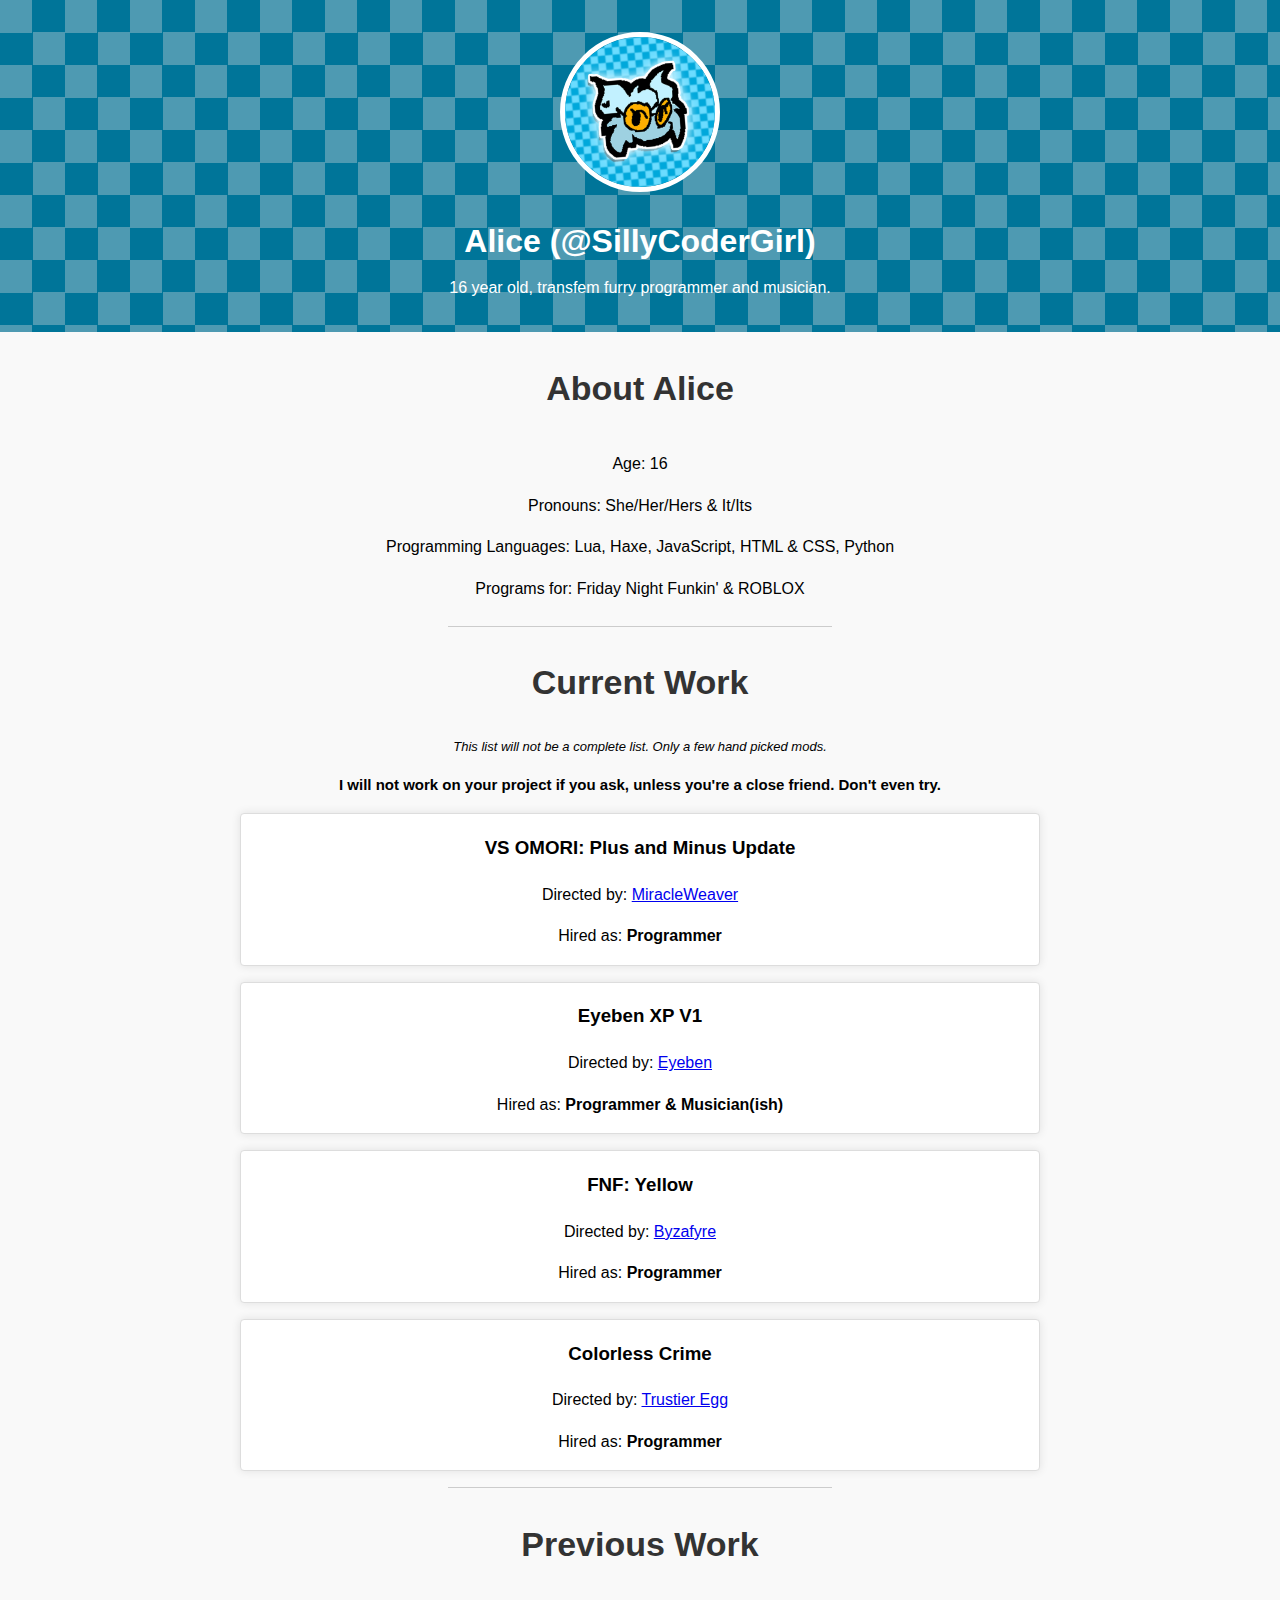
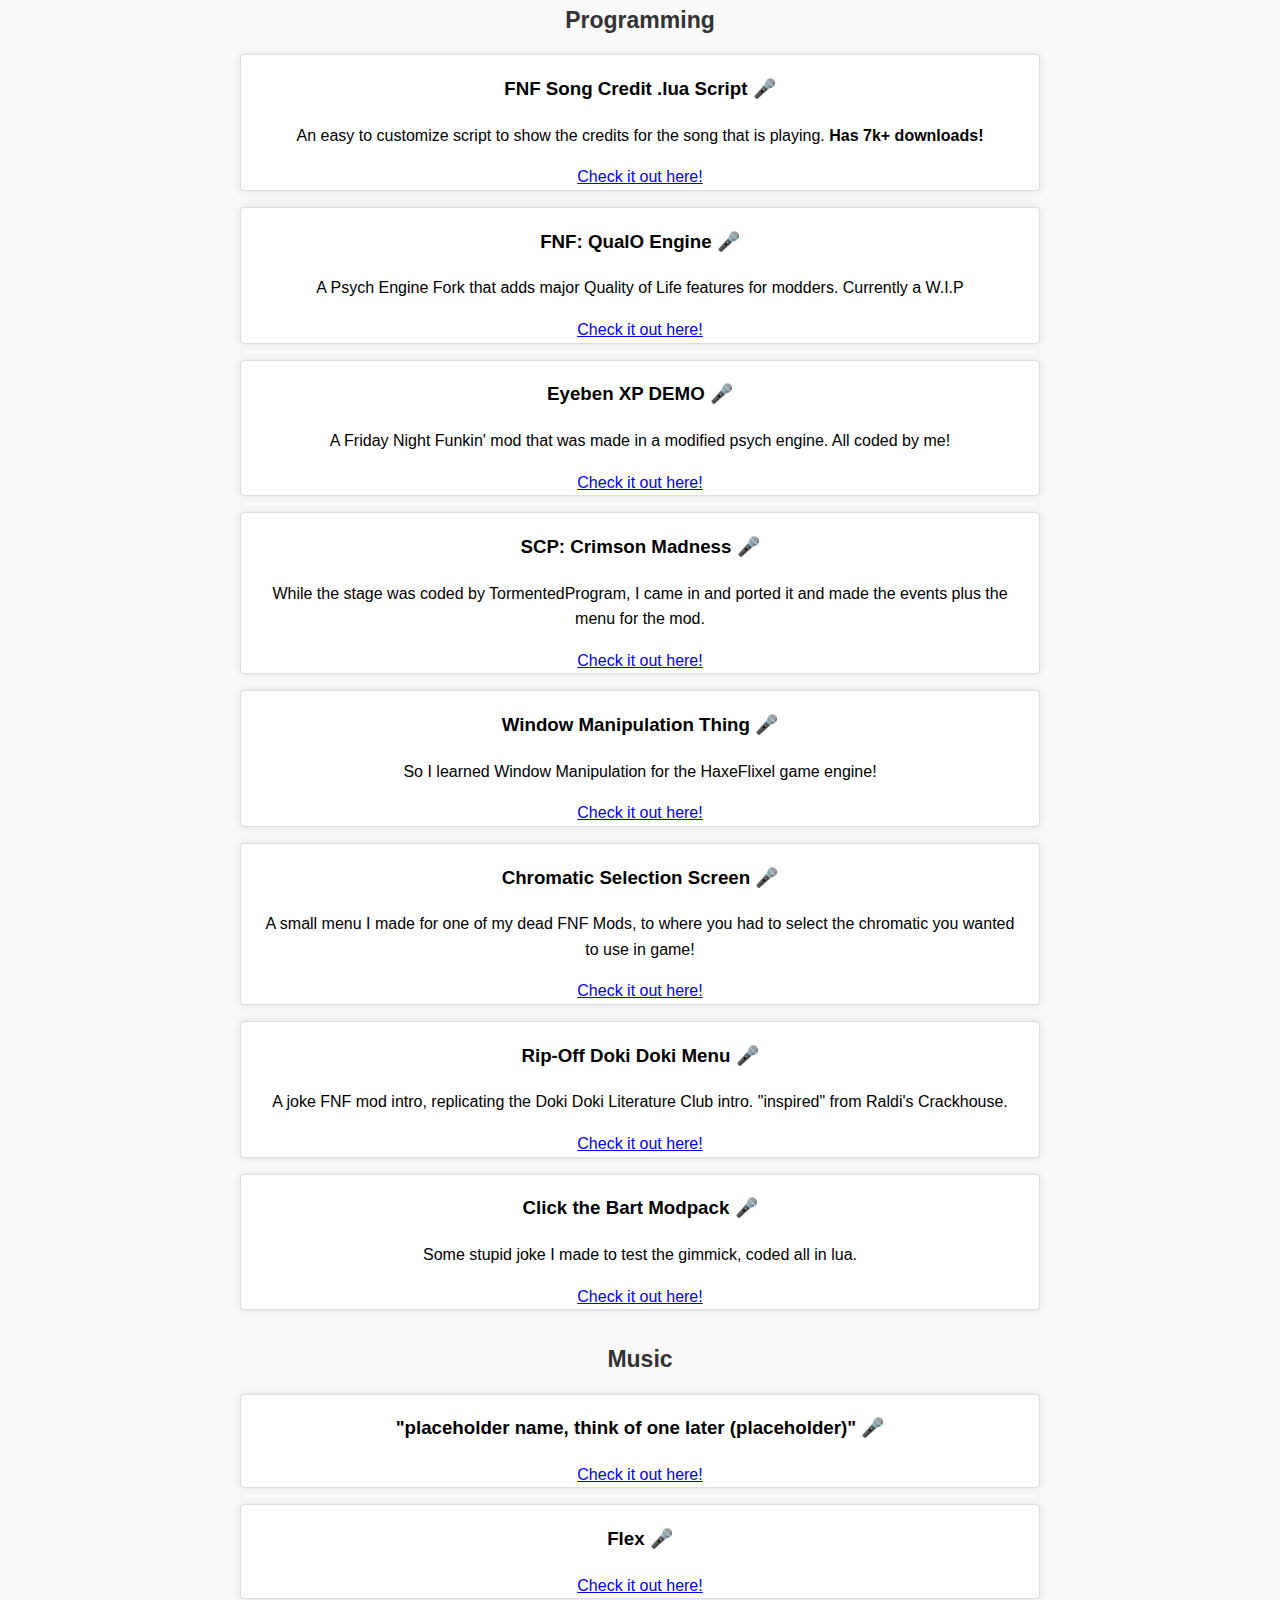
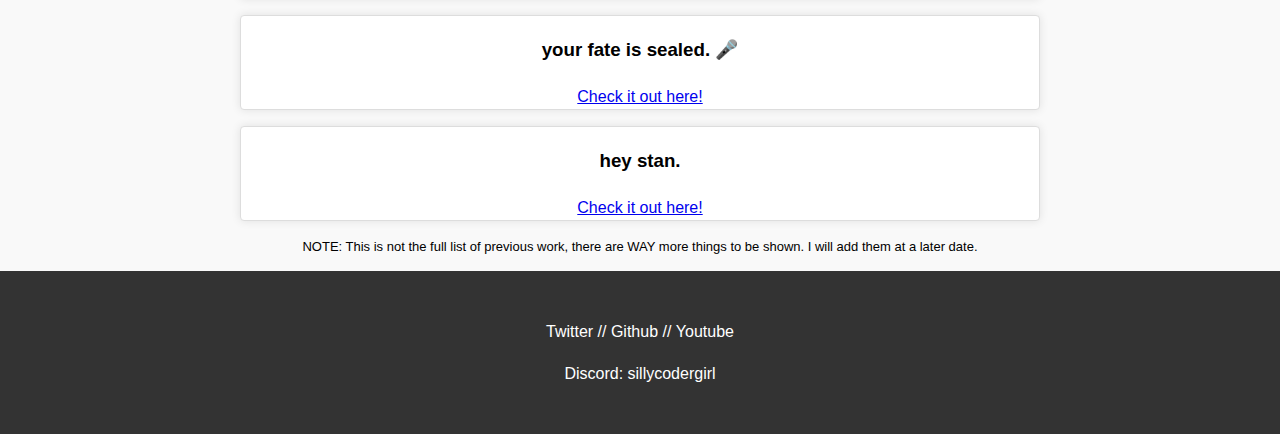
==== index.html @ c689cba5 "Update index.html" ====
<!DOCTYPE html>
<html lang="en">
<head>
    <meta charset="UTF-8">
    <meta name="viewport" content="width=device-width, initial-scale=1.0">
    <title>Alice's Site!</title>
    <link rel="stylesheet" href="styles.css">
</head>

<body>
    <header>
        <div class="container">
            <div class="profile-pic">
                <img src="pfp.png" alt="Profile Picture">
            </div>
            <div class="name-bio">
                <h1>Alice (@SillyCoderGirl)</h1>
                <p>16 year old, transfem furry programmer and musician.</p>
            </div>
        </div>
    </header>
    
    <section class='personal-stuff'>
    <h2> About Alice </h2>
      <ul>
        <li> Age: 16 </li>
        <li> Pronouns: She/Her/Hers & It/Its </li>
        <li> Programming Languages: Lua, Haxe, JavaScript, HTML & CSS, Python</li>
        <li> Programs for: Friday Night Funkin' & ROBLOX</li>
      </ul>
    </section>
    
    <hr>
    
    <section class='current-work'>
        <h2>Current Work</h2>
        <p style='text-align:center; font-size:13px'><i>This list will not be a complete list. Only a few hand picked mods.</i></p>
        <p style='text-align:center; font-size:15px'><b>I will not work on your project if you ask, unless you're a close friend. Don't even try.</b></p>

        
        
        <div class="work-item">
            <h3>VS OMORI: Plus and Minus Update</h3>
            <p>Directed by: <a href='https://x.com/M1RACLEWEAVER'>MiracleWeaver</a></p>
            <p>Hired as: <b>Programmer</b></p>
        </div>
        
        <div class="work-item">
            <h3>Eyeben XP V1</h3>
            <p>Directed by: <a href='https://x.com/IBNVintage'>Eyeben</a></p>
            <p>Hired as: <b>Programmer & Musician(ish)</b></p>
        </div>
        
        <div class="work-item">
            <h3>FNF: Yellow</h3>
            <p>Directed by: <a href='https://x.com/byzafyre'>Byzafyre</a></p>
            <p>Hired as: <b>Programmer</b></p>
        </div>
        
        <div class="work-item">
            <h3>Colorless Crime</h3>
            <p>Directed by: <a href='https://www.youtube.com/@trustieregg'>Trustier Egg</a></p>
            <p>Hired as: <b>Programmer</b></p>
        </div>
    </section>
    
    <hr>

    <section class="previous-work">
        <h2>Previous Work</h2>
        <h4>Programming</h4>
        <div class="work-item">
            <h3>FNF Song Credit .lua Script 🎤</h3>
            <p>An easy to customize script to show the credits for the song that is playing. <b>Has 7k+ downloads!</b></p>
            <a href='https://gamebanana.com/tools/11519'>Check it out here!</a>
        </div>
        <div class="work-item">
            <h3>FNF: QualO Engine 🎤</h3>
            <p>A Psych Engine Fork that adds major Quality of Life features for modders. Currently a W.I.P</b></p>
            <a href='https://github.com/sillycodergirl/fnf-qualo-engine'>Check it out here!</a>
        </div>
        <div class="work-item">
            <h3>Eyeben XP DEMO 🎤</h3>
            <p>A Friday Night Funkin' mod that was made in a modified psych engine. All coded by me!</p>
            <a href='https://youtube.com/watch?v=EIXora07NTI'>Check it out here!</a>
        </div>
        <div class="work-item">
            <h3>SCP: Crimson Madness 🎤</h3>
            <p>While the stage was coded by TormentedProgram, I came in and ported it and made the events plus the menu for the mod.</p>
            <a href='https://www.youtube.com/watch?v=CjWLFMzJGsg'>Check it out here!</a>
        </div>
        <div class="work-item">
            <h3>Window Manipulation Thing 🎤</h3>
            <p>So I learned Window Manipulation for the HaxeFlixel game engine!</p>
            <a href='https://fxtwitter.com/SillyCoderGirl/status/1765538993154695278?t=E5FdTvGX7hBEqQw2d9nt1A&s=19'>Check it out here!</a>
        </div>
        <div class="work-item">
            <h3>Chromatic Selection Screen 🎤</h3>
            <p>A small menu I made for one of my dead FNF Mods, to where you had to select the chromatic you wanted to use in game!</p>
            <a href='https://fxtwitter.com/SillyCoderGirl/status/1746758151871840719?t=E5FdTvGX7hBEqQw2d9nt1A&s=19'>Check it out here!</a>
        </div>
        <div class="work-item">
            <h3>Rip-Off Doki Doki Menu 🎤</h3>
            <p>A joke FNF mod intro, replicating the Doki Doki Literature Club intro. "inspired" from Raldi's Crackhouse.</p>
            <a href='https://fxtwitter.com/SillyCoderGirl/status/1741196338295894145?t=E5FdTvGX7hBEqQw2d9nt1A&s=19'>Check it out here!</a>
        </div>
        <div class="work-item">
            <h3>Click the Bart Modpack 🎤</h3>
            <p>Some stupid joke I made to test the gimmick, coded all in lua.</p>
            <a href='https://x.com/THEREALTIMELIME/status/1800625768013394147'>Check it out here!</a>
        </div>
        
        
        <h4>Music</h4>
        <div class="work-item">
            <h3>"placeholder name, think of one later (placeholder)" 🎤</h3>
            <a href='https://www.youtube.com/watch?v=TGG-uVe564I'>Check it out here!</a>
        </div>
        <div class="work-item">
            <h3>Flex 🎤</h3>
            <a href='https://www.youtube.com/watch?v=OYhcvcBnRNU'>Check it out here!</a>
        </div>
        <div class="work-item">
            <h3>your fate is sealed. 🎤</h3>
            <a href='https://www.youtube.com/watch?v=I0e7VScEu9U'>Check it out here!</a>
        </div>
        <div class="work-item">
            <h3>hey stan.</h3>
            <a href='https://www.youtube.com/watch?v=eWwuMmBZprE'>Check it out here!</a>
        </div>
        
        <p style='text-align:center; font-size:13px'> NOTE: This is not the full list of previous work, there are WAY more things to be shown. I will add them at a later date. </p>
    </section>

    <footer>
        <ul class="social-media">
            <li><a href="https://www.twitter.com/sillycodergirl" target="_blank">Twitter</a></li>
            <li>  //  </li>
            <li><a href="https://github.com/sillycodergirl" target="_blank">Github</a></li>
            <li>  //  </li>
            <li><a href="https://www.youtube.com/@sillycodergirl" target="_blank">Youtube</a></li>
            <li><p>Discord: sillycodergirl</p></li>
        </ul>
    </footer>
</body>
</html>
---- styles.css ----
/*
holy FUCK do i hate CSS
*/

body {
    font-family: 'Arial', sans-serif;
    line-height: 1.6;
    margin: 0;
    padding: 0;
    background-color: #f9f9f9;
}

header {
    position: relative;
    color: #fff;
    padding: 2rem 0;
    text-align: center;
    background: conic-gradient(
      #00a8db 90deg,
      #70ddff 90deg 180deg,
      #00a8db 180deg 270deg,
      #70ddff 270deg
    );
                
    background-size: 65px 65px;
    animation: moveCheckerboard 5s linear infinite;
}

@keyframes moveCheckerboard {
    0% {
        background-position: 0 0;
    }
    100% {
        background-position: -65px -65px;
    }
}

header .container {
    display: flex;
    flex-direction: column;
    align-items: center;
    position: relative;
    z-index: 1;
}

header::after {
    content: '';
    position: absolute;
    top: 0;
    left: 0;
    width: 100%;
    height: 100%;
    background: rgba(0, 0, 0, 0.3);
    z-index: 0;
}

header .profile-pic img {
    width: 150px;
    height: 150px;
    border-radius: 50%;
    border: 5px solid #fff;
}

header h1 {
    margin: 1rem 0 0.5rem;
}

header p {
    margin: 0.5rem 0 0;
}

section {
    /*padding: 2rem;*/
    max-width: 800px;
    margin: 0 auto;
}

hr {
  width: 30%;
  border: none;
  border-top: 1px solid #ccc; 
  margin: 1rem auto;
}

h2 {
    text-align: center;
    color: #333;
    /*margin-bottom: 1rem;*/
    font-size: 34px
}

h4 {
    text-align: center;
    color: #333;
    margin-bottom: 1rem;
    font-size: 23px
}

.personal-stuff ul {
    list-style-type: none;
    padding: 0;
    display: flex;
    flex-wrap: wrap;
    justify-content: center;
    flex-direction: column;
    align-items: center;
}

.personal-stuff li {
    margin: 0.5rem;
    /*padding: 0.5rem 1rem;*/
    border-radius: 4px;
}

.skills ul {
    list-style-type: none;
    padding: 0;
    display: flex;
    flex-wrap: wrap;
    justify-content: center;
}

.skills li {
    background: #4caf50;
    color: #fff;
    margin: 0.5rem;
    padding: 0.5rem 1rem;
    border-radius: 4px;
}

.work-item {
    background: #fff;
    margin: 1rem 0;
    padding: 0 1rem;
    border: 1px solid #ddd;
    border-radius: 4px;
    box-shadow: 0 0 10px rgba(0, 0, 0, 0.1);
    text-align: center;
}

footer {
    background: #333;
    color: #fff;
    text-align: center;
    padding: 2rem 0;
}

footer ul {
    list-style-type: none;
    padding: 0;
}

footer li {
    display: inline;
}

footer a {
    color: #fff;
    text-decoration: none;
}

footer a:hover {
    text-decoration: underline;
}
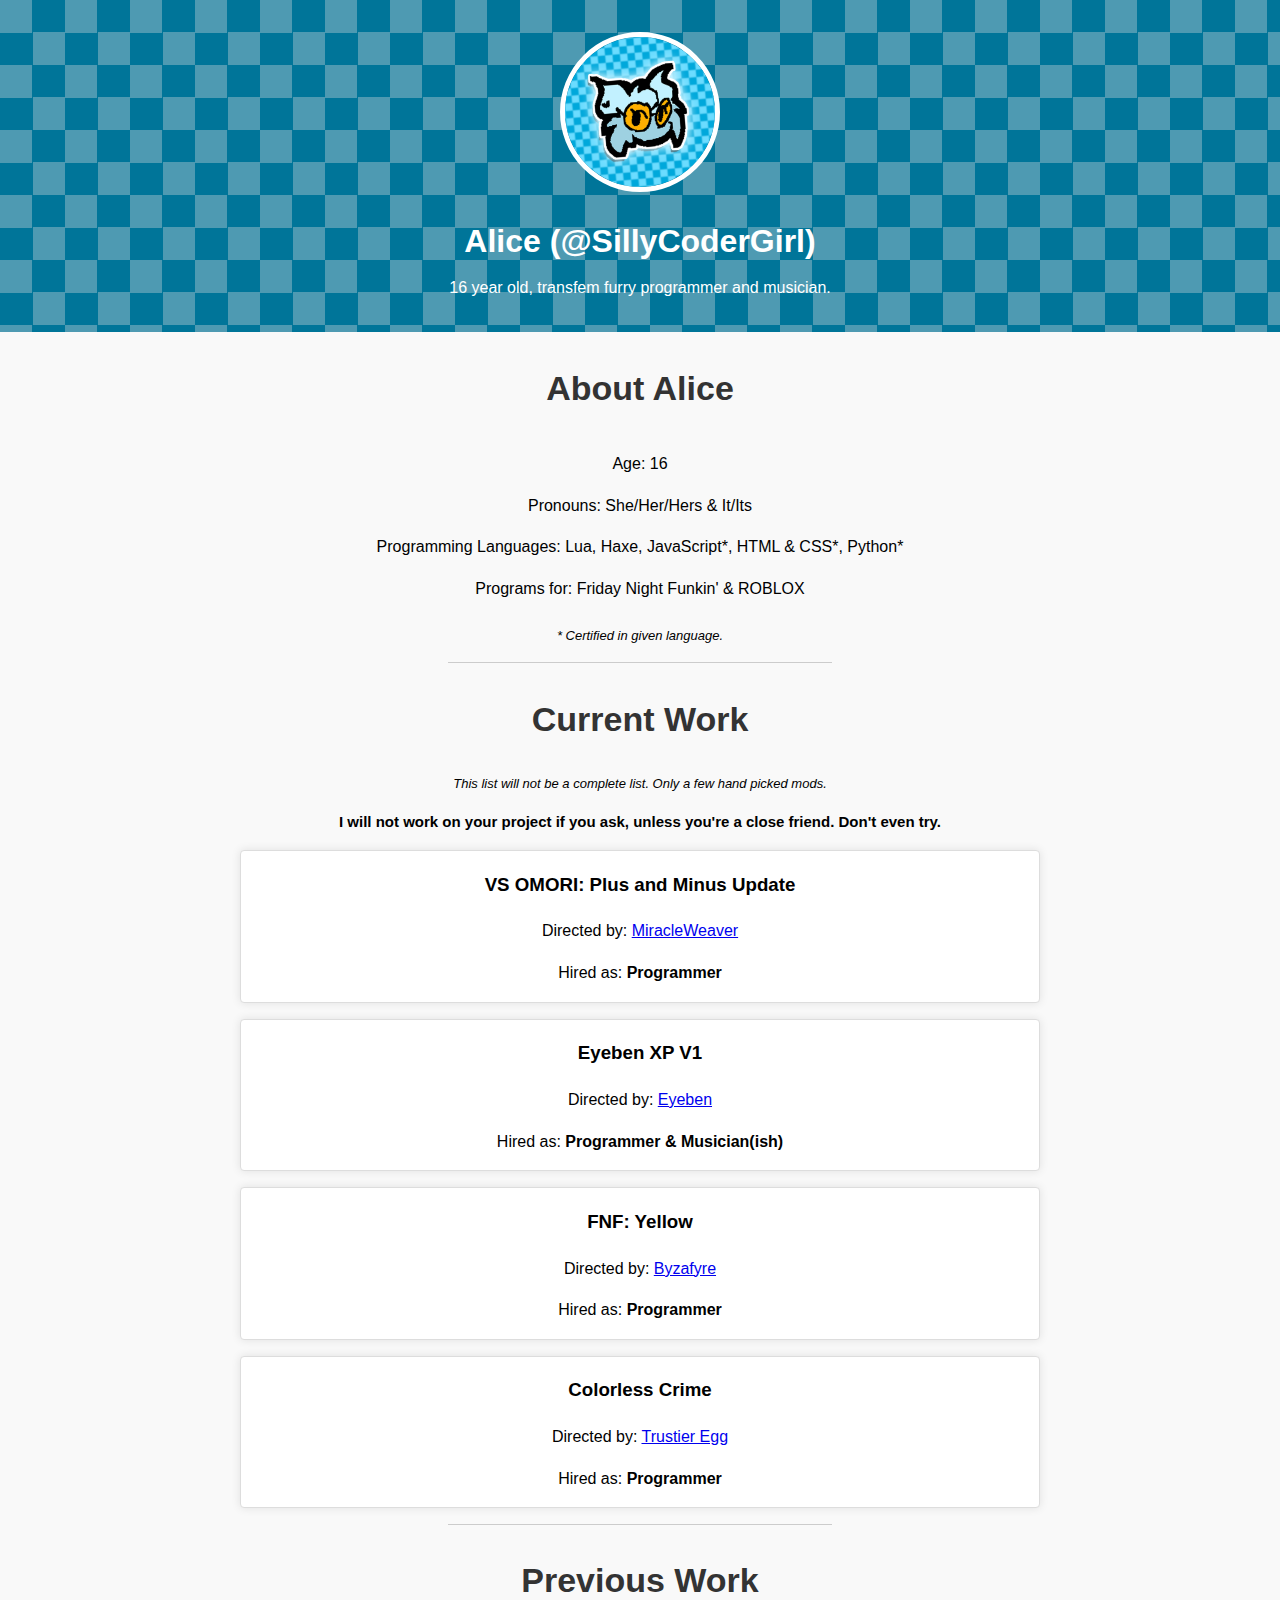
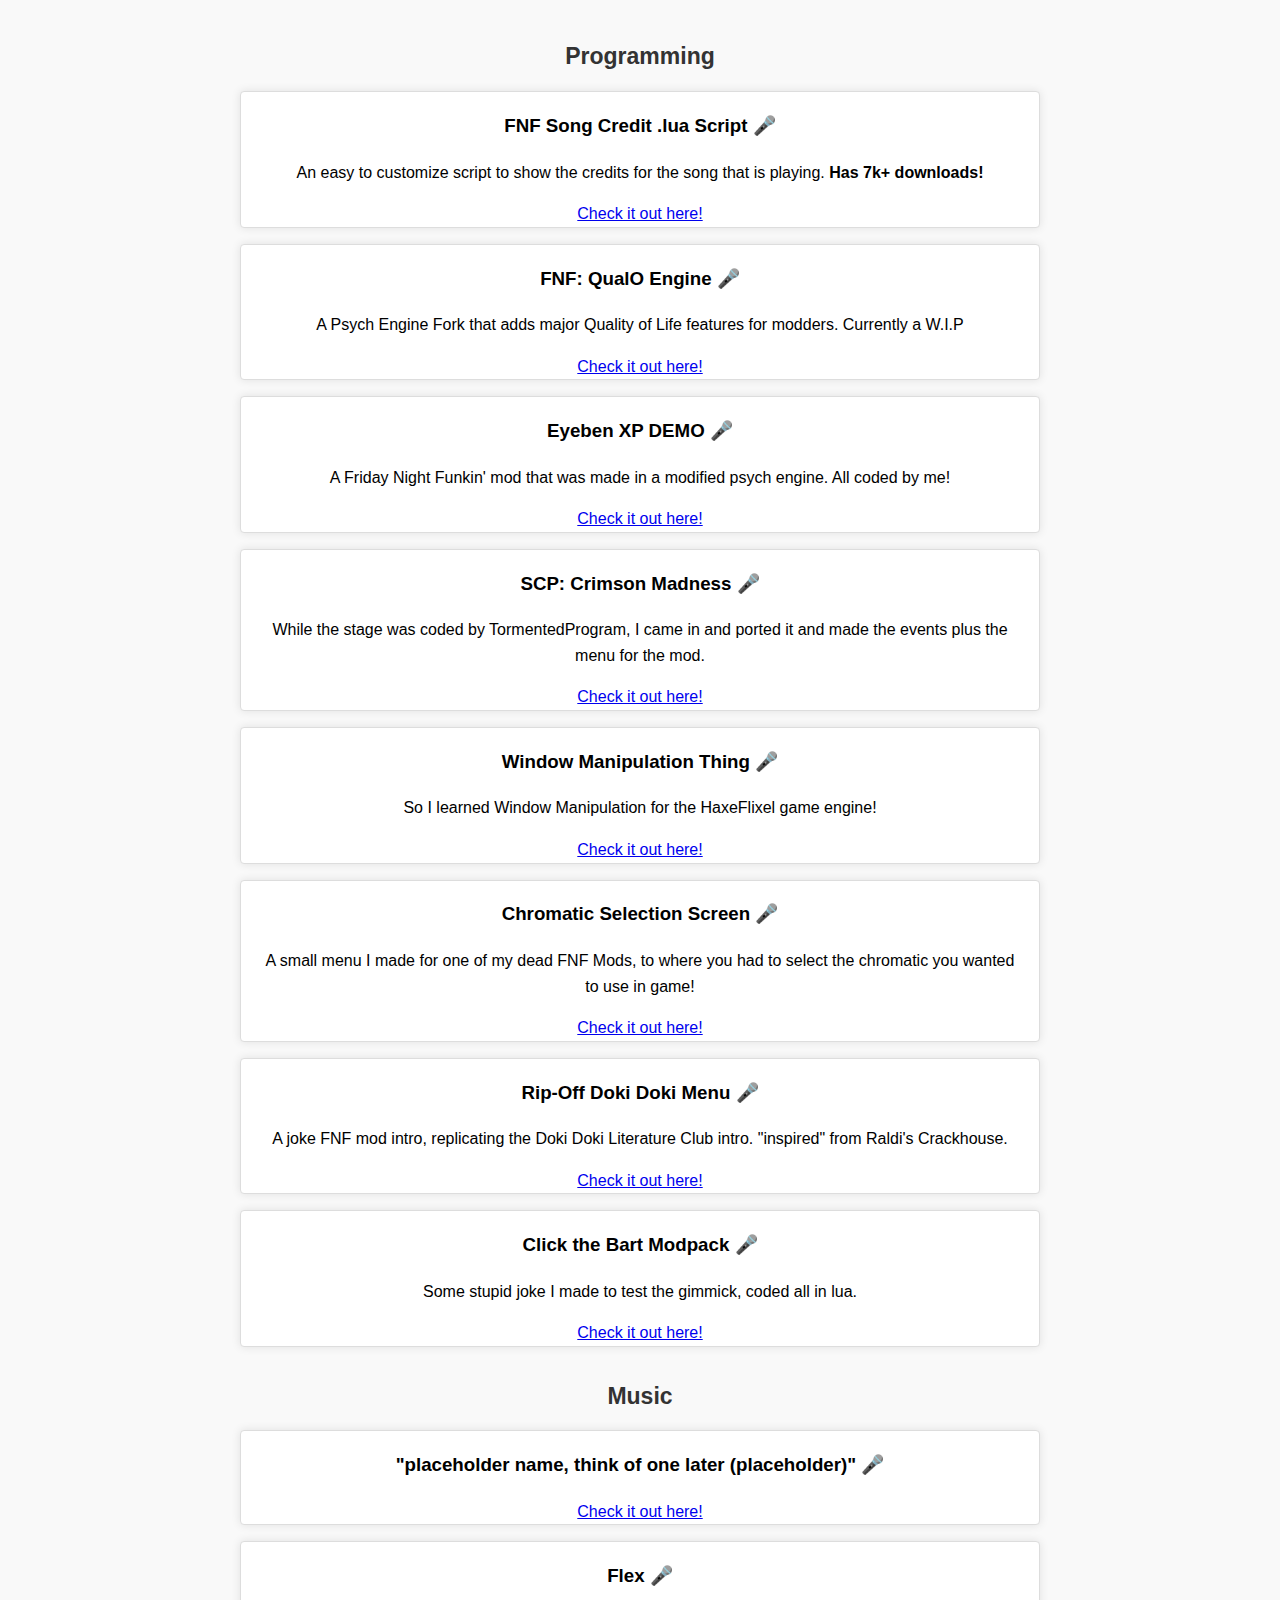
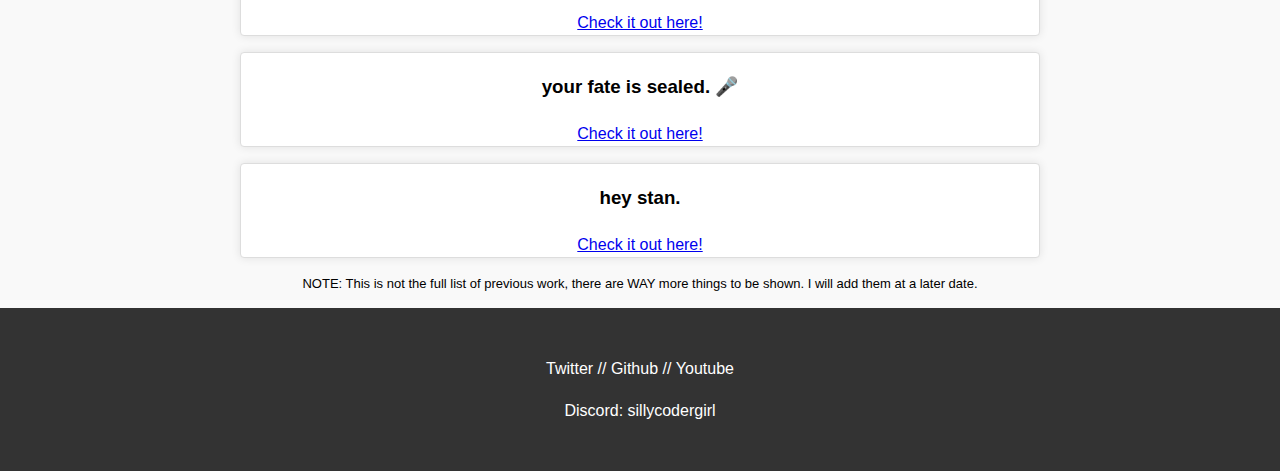
==== commit af980c60: "Update index.html" ====
--- a/index.html
+++ b/index.html
@@ -25,9 +25,10 @@
       <ul>
         <li> Age: 16 </li>
         <li> Pronouns: She/Her/Hers & It/Its </li>
-        <li> Programming Languages: Lua, Haxe, JavaScript, HTML & CSS, Python</li>
+        <li> Programming Languages: Lua, Haxe, JavaScript*, HTML & CSS*, Python*</li>
         <li> Programs for: Friday Night Funkin' & ROBLOX</li>
       </ul>
+       <p style='text-align:center; font-size:13px'><i>* Certified in given language.</i></p>
     </section>
     
     <hr>
@@ -76,7 +77,7 @@
         </div>
         <div class="work-item">
             <h3>FNF: QualO Engine 🎤</h3>
-            <p>A Psych Engine Fork that adds major Quality of Life features for modders. Currently a W.I.P</b></p>
+            <p>A Psych Engine Fork that adds major Quality of Life features for modders. Currently a W.I.P</p>
             <a href='https://github.com/sillycodergirl/fnf-qualo-engine'>Check it out here!</a>
         </div>
         <div class="work-item">
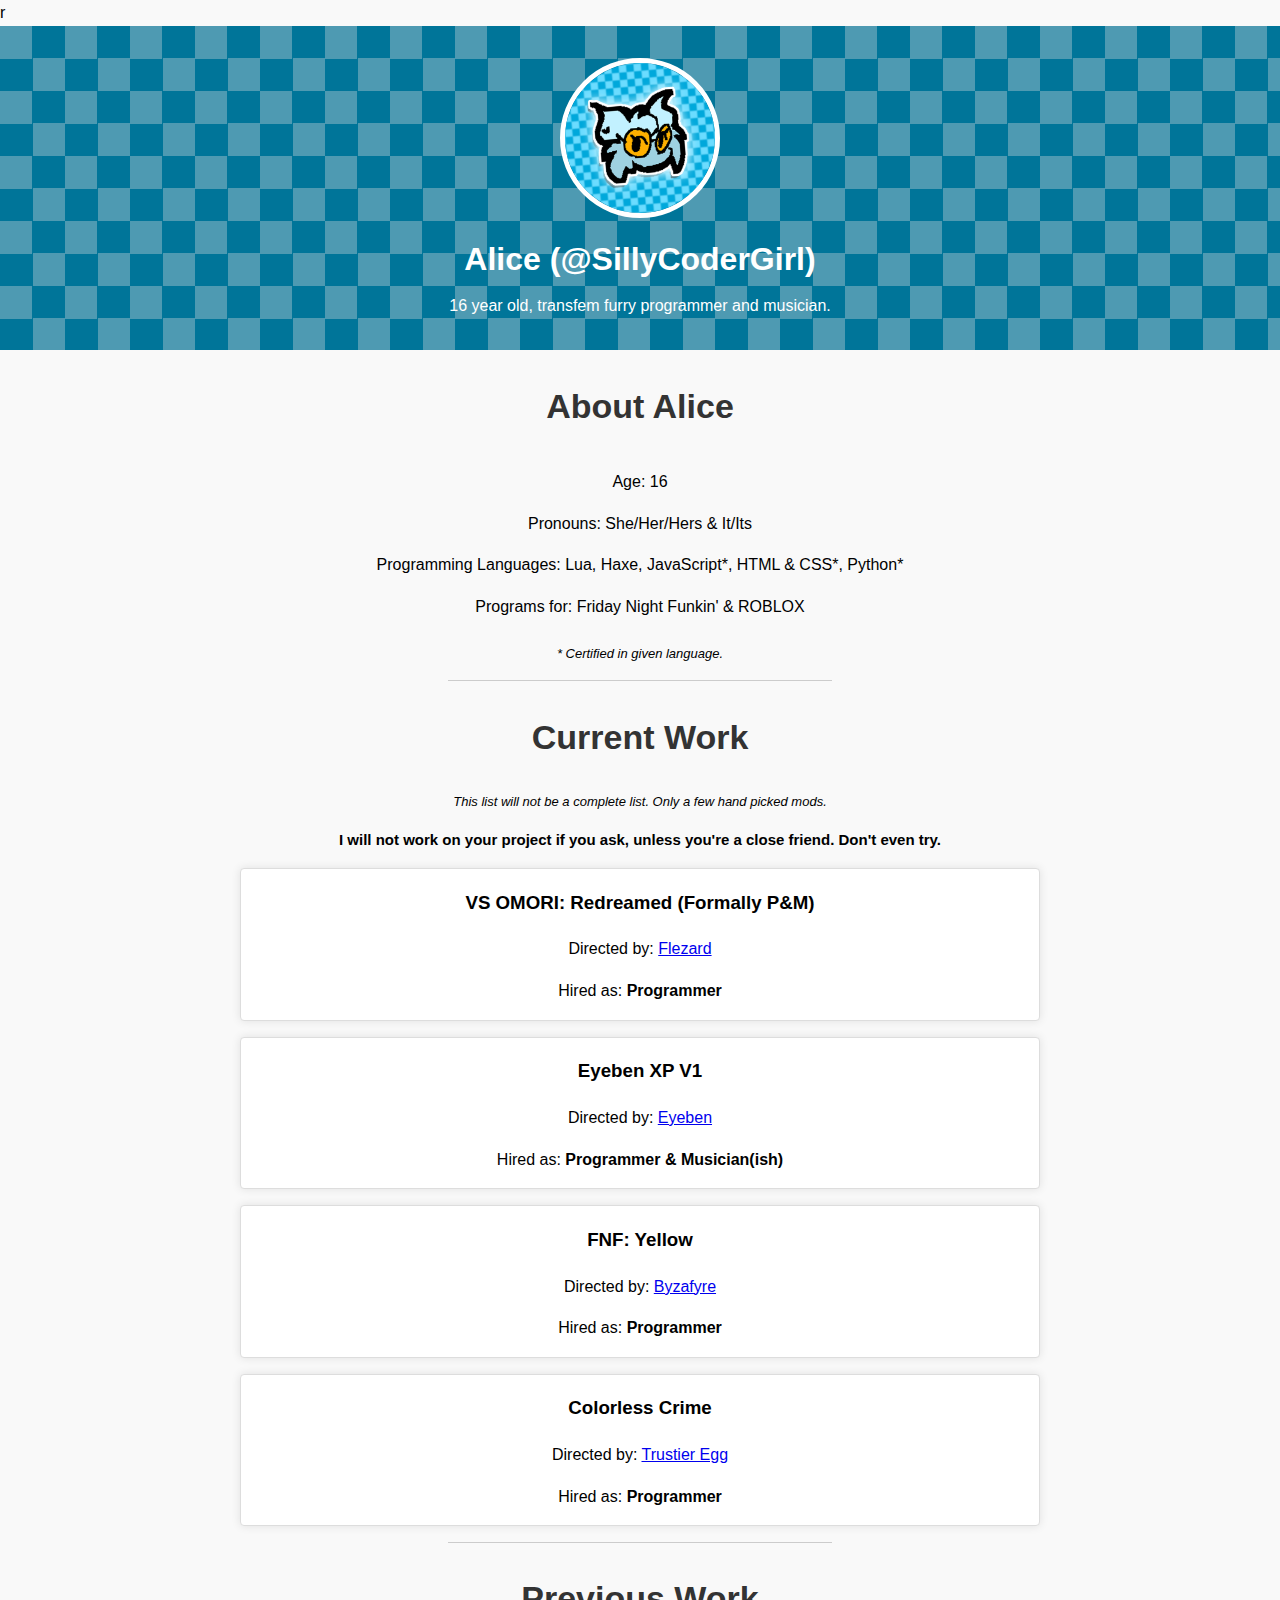
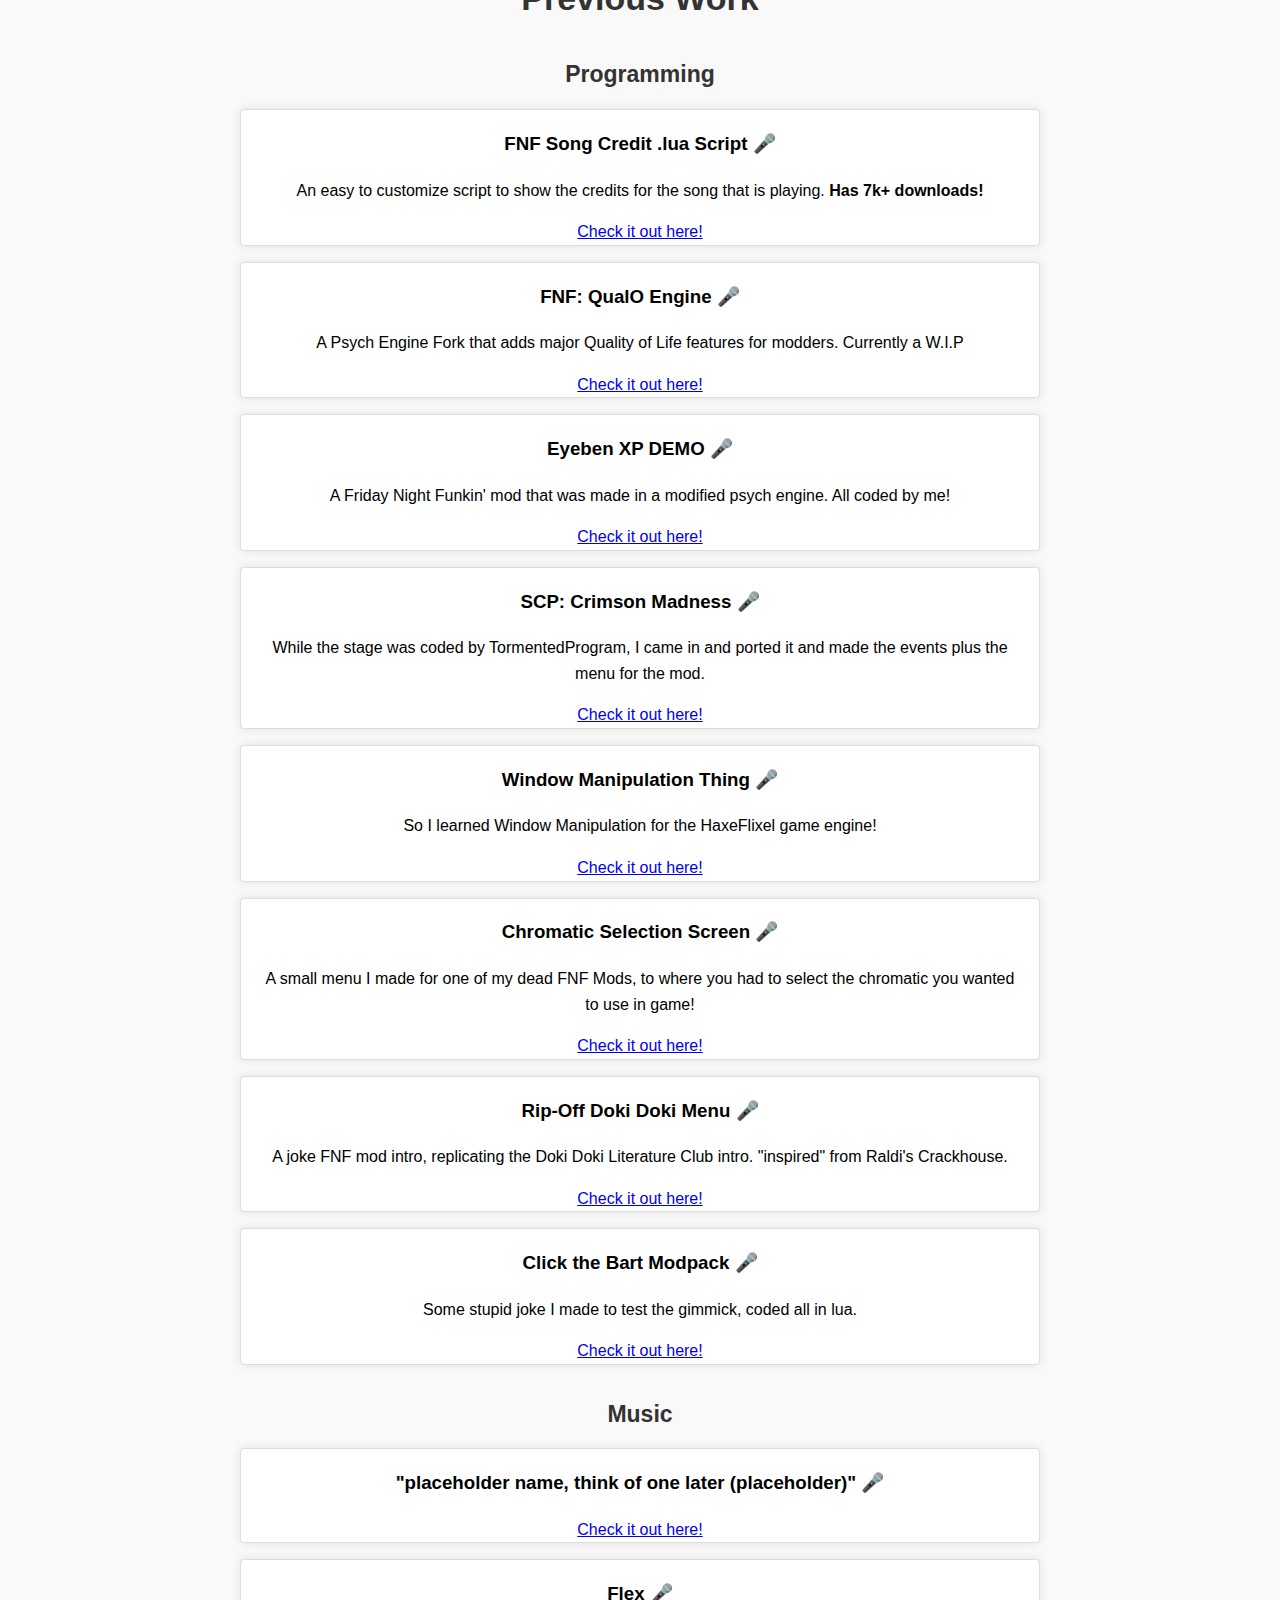
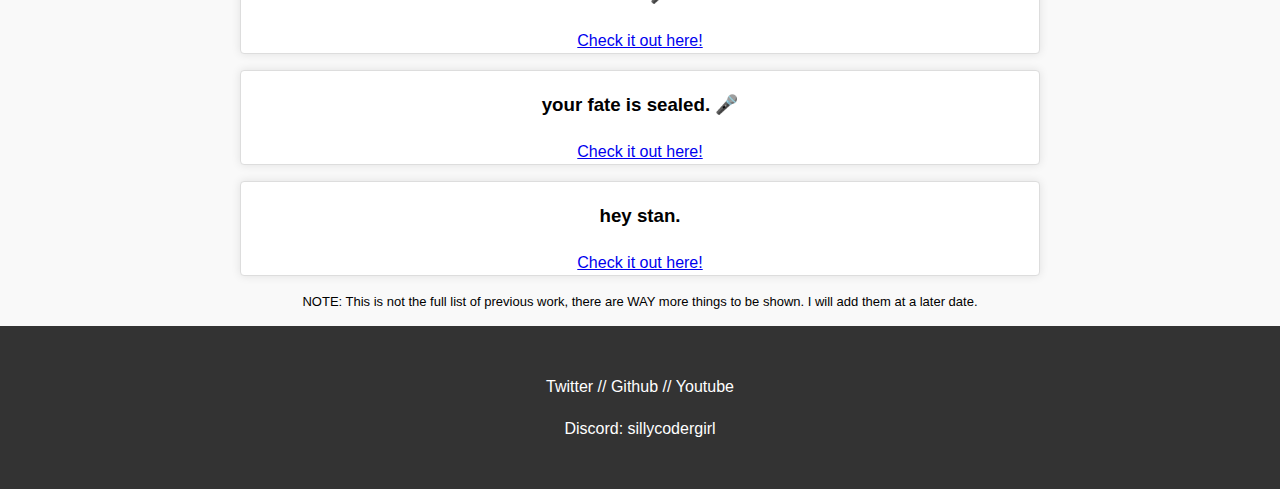
==== commit 78329fbf: "Update index.html" ====
--- a/index.html
+++ b/index.html
@@ -1,4 +1,4 @@
-<!DOCTYPE html>
+r<!DOCTYPE html>
 <html lang="en">
 <head>
     <meta charset="UTF-8">
@@ -41,8 +41,8 @@
         
         
         <div class="work-item">
-            <h3>VS OMORI: Plus and Minus Update</h3>
-            <p>Directed by: <a href='https://x.com/M1RACLEWEAVER'>MiracleWeaver</a></p>
+            <h3>VS OMORI: Redreamed (Formally P&M)</h3>
+            <p>Directed by: <a href='https://x.com/New_Soup_Flez_U'>Flezard</a></p>
             <p>Hired as: <b>Programmer</b></p>
         </div>
         
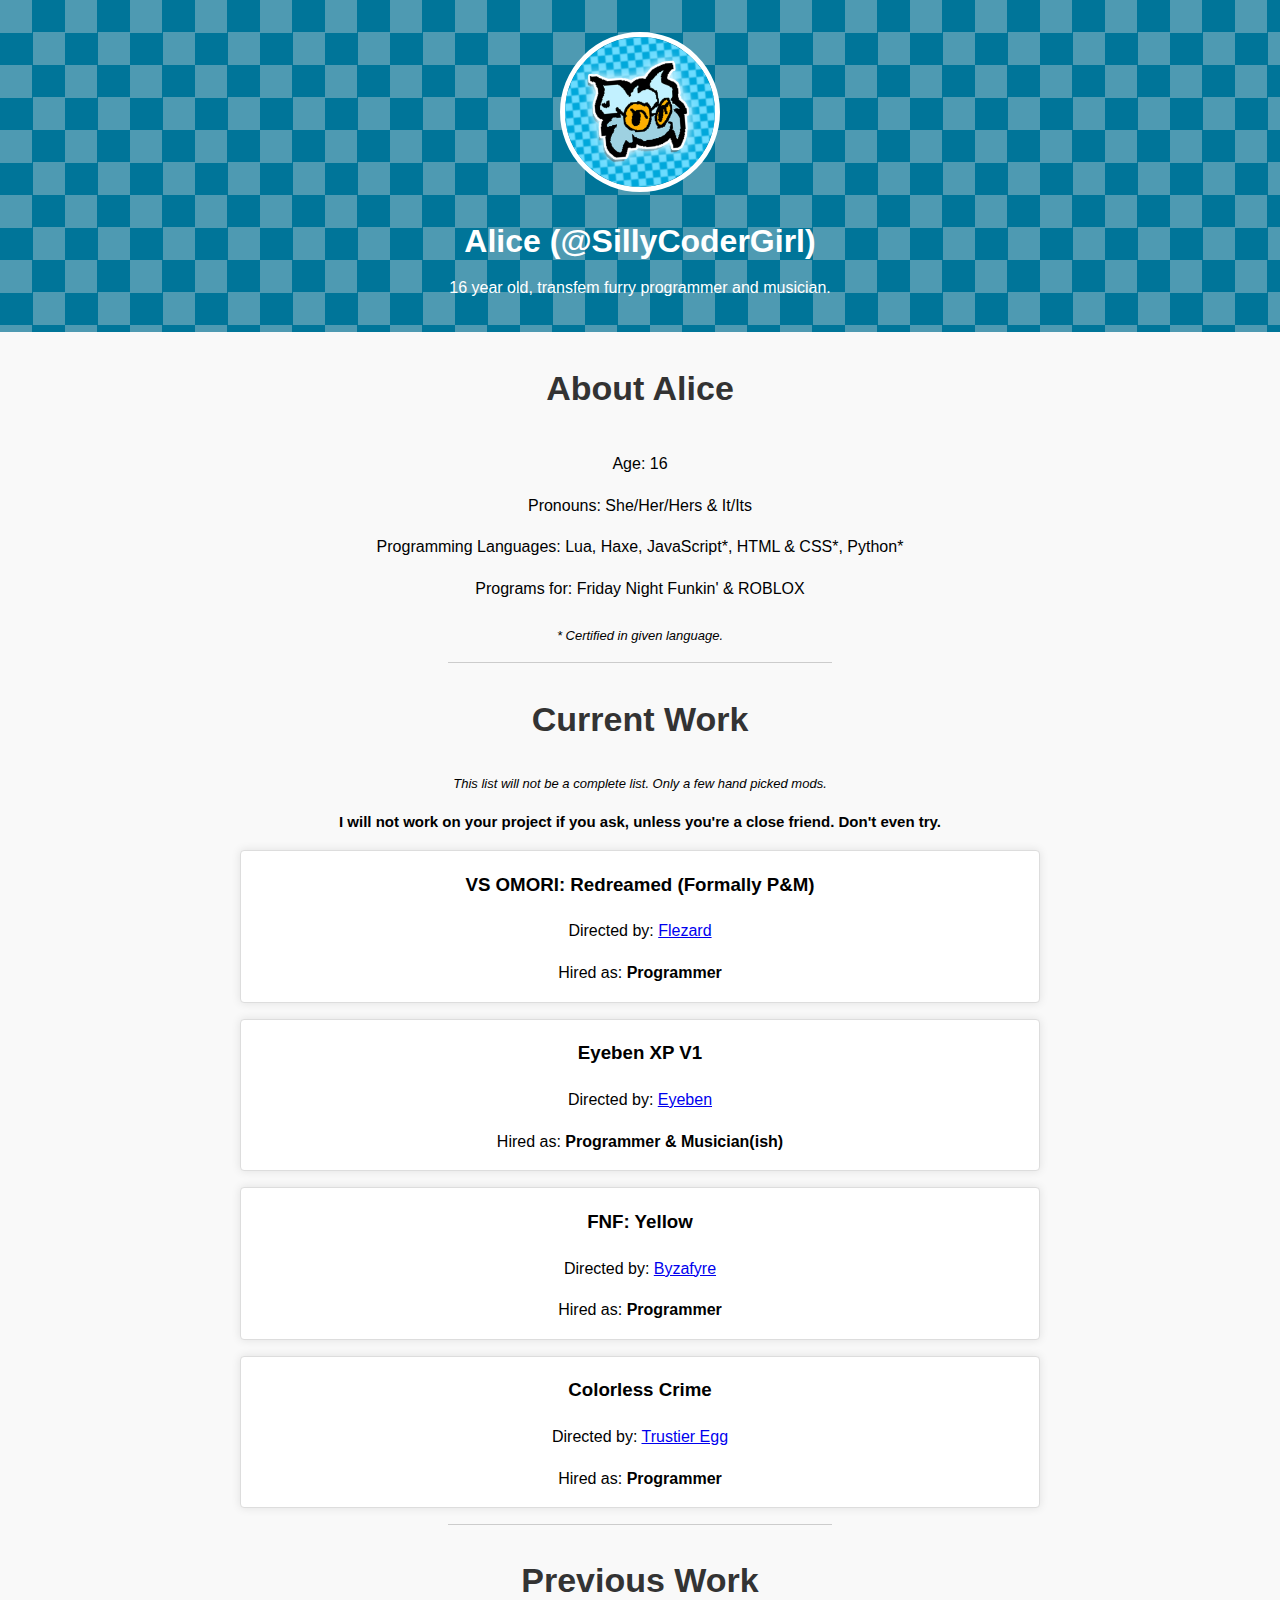
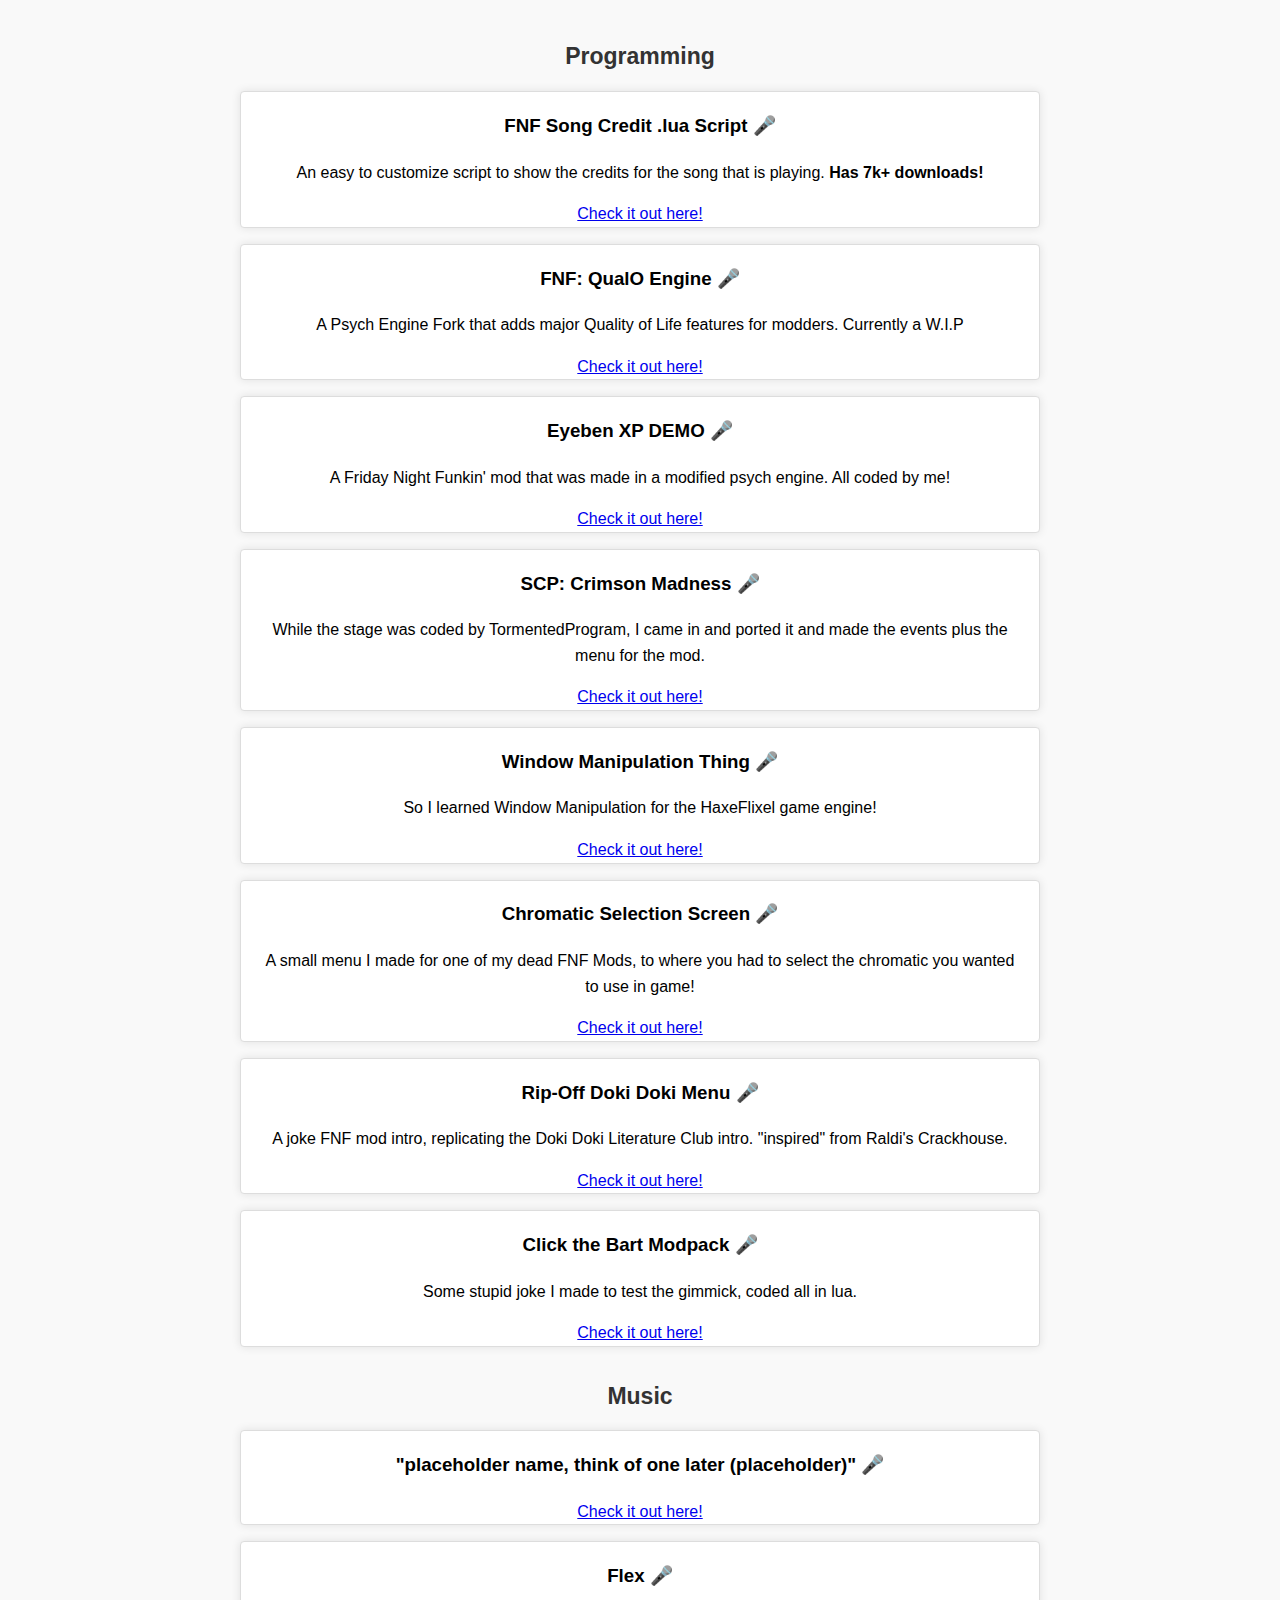
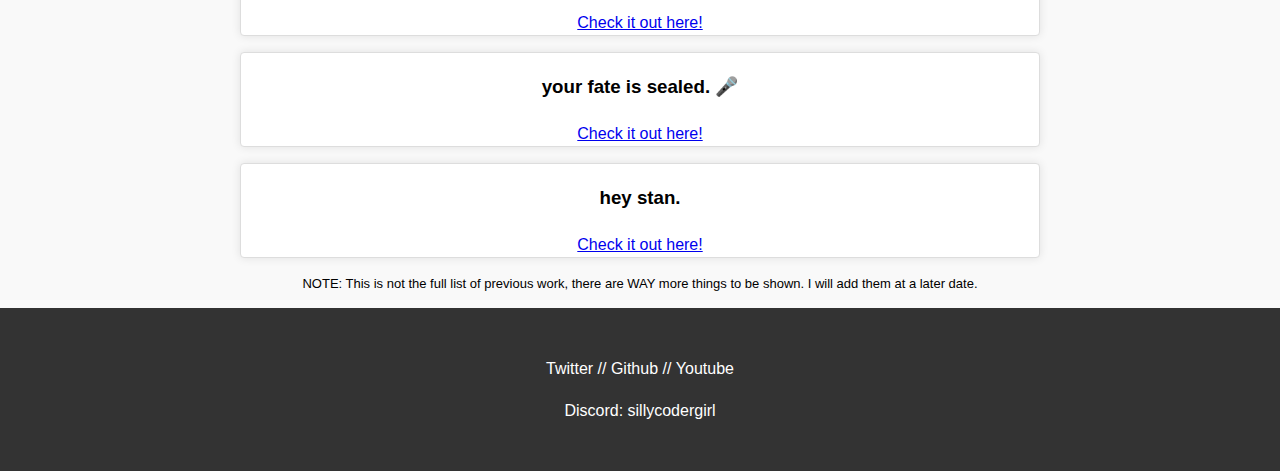
==== commit b3d53001: "r" ====
--- a/index.html
+++ b/index.html
@@ -1,4 +1,4 @@
-r<!DOCTYPE html>
+<!DOCTYPE html>
 <html lang="en">
 <head>
     <meta charset="UTF-8">
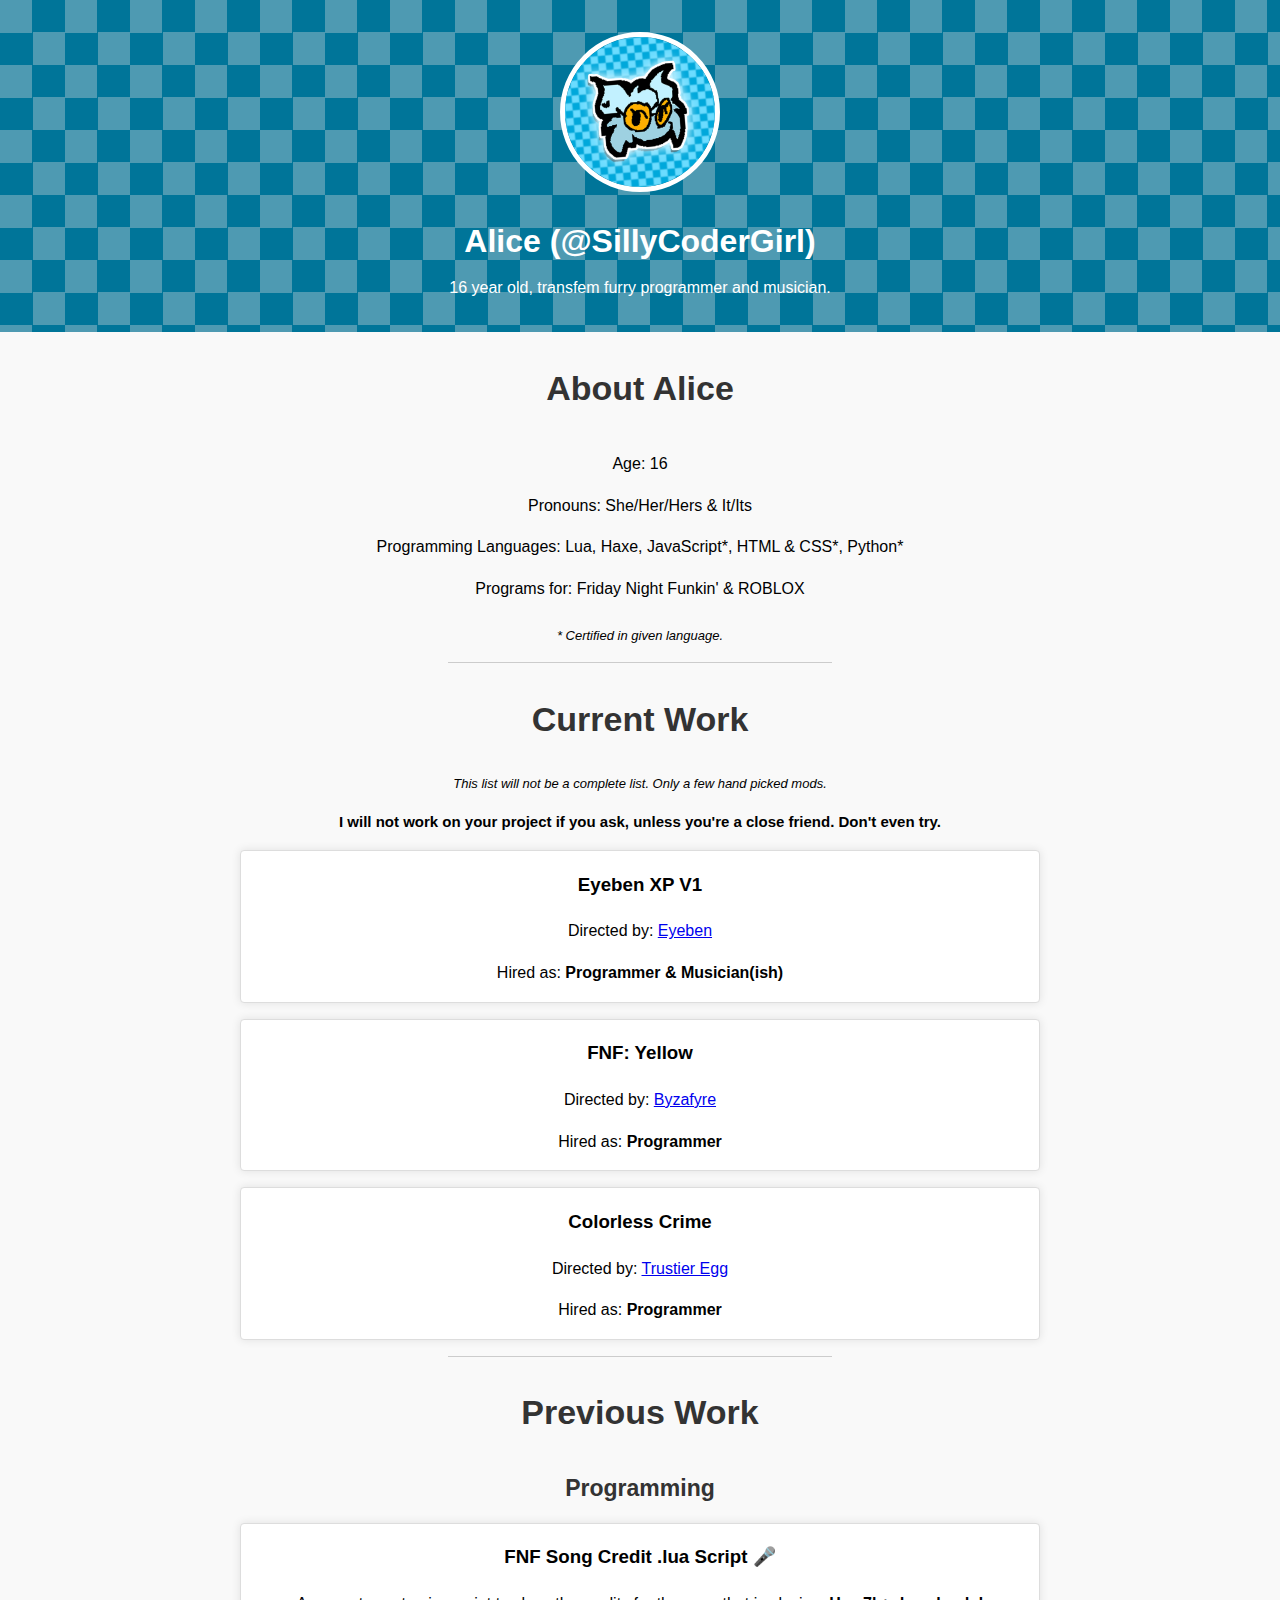
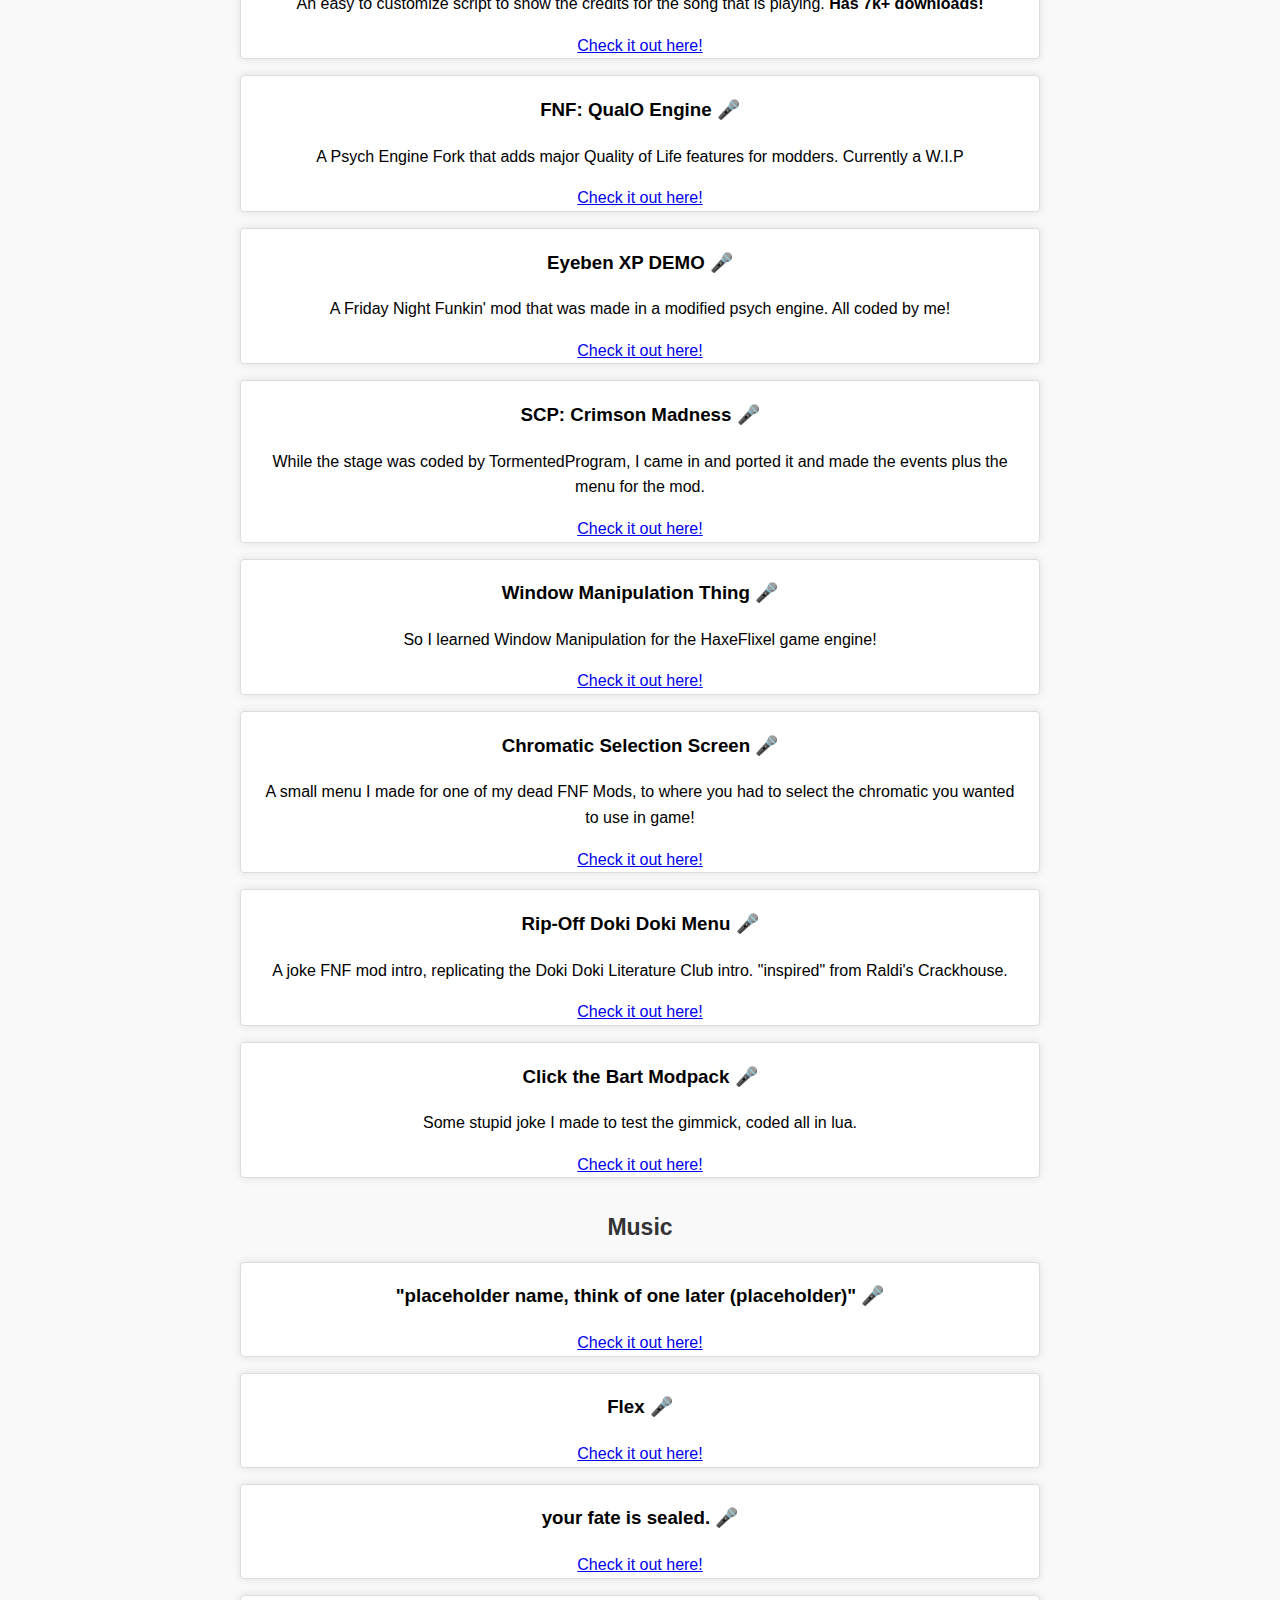
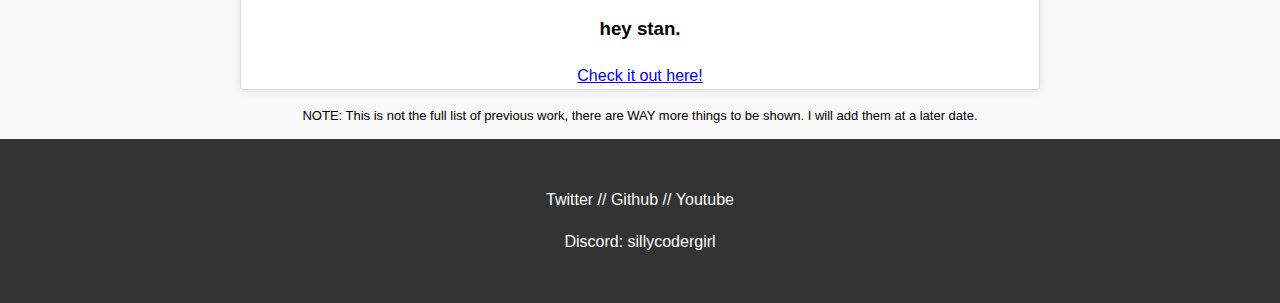
==== commit 8daa0bc6: "vs omori canned :sad:" ====
--- a/index.html
+++ b/index.html
@@ -38,14 +38,6 @@
         <p style='text-align:center; font-size:13px'><i>This list will not be a complete list. Only a few hand picked mods.</i></p>
         <p style='text-align:center; font-size:15px'><b>I will not work on your project if you ask, unless you're a close friend. Don't even try.</b></p>
 
-        
-        
-        <div class="work-item">
-            <h3>VS OMORI: Redreamed (Formally P&M)</h3>
-            <p>Directed by: <a href='https://x.com/New_Soup_Flez_U'>Flezard</a></p>
-            <p>Hired as: <b>Programmer</b></p>
-        </div>
-        
         <div class="work-item">
             <h3>Eyeben XP V1</h3>
             <p>Directed by: <a href='https://x.com/IBNVintage'>Eyeben</a></p>
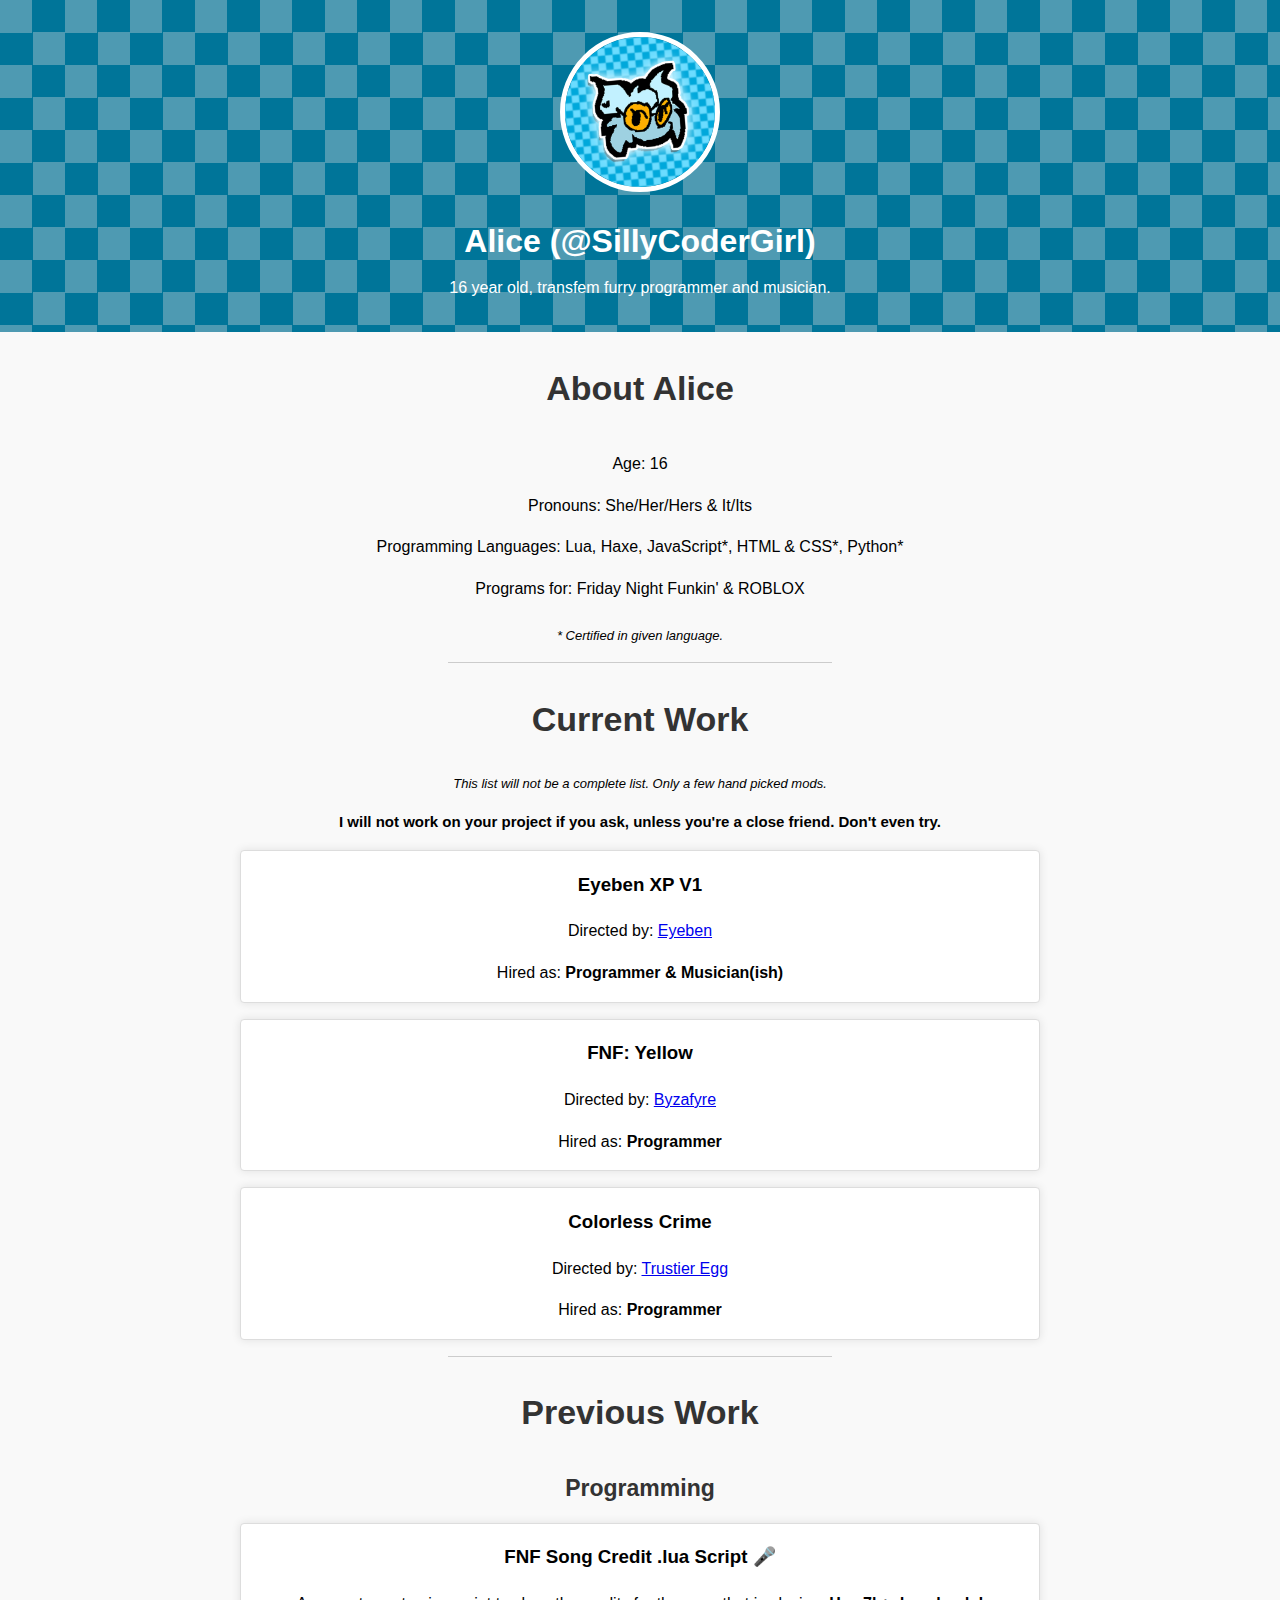
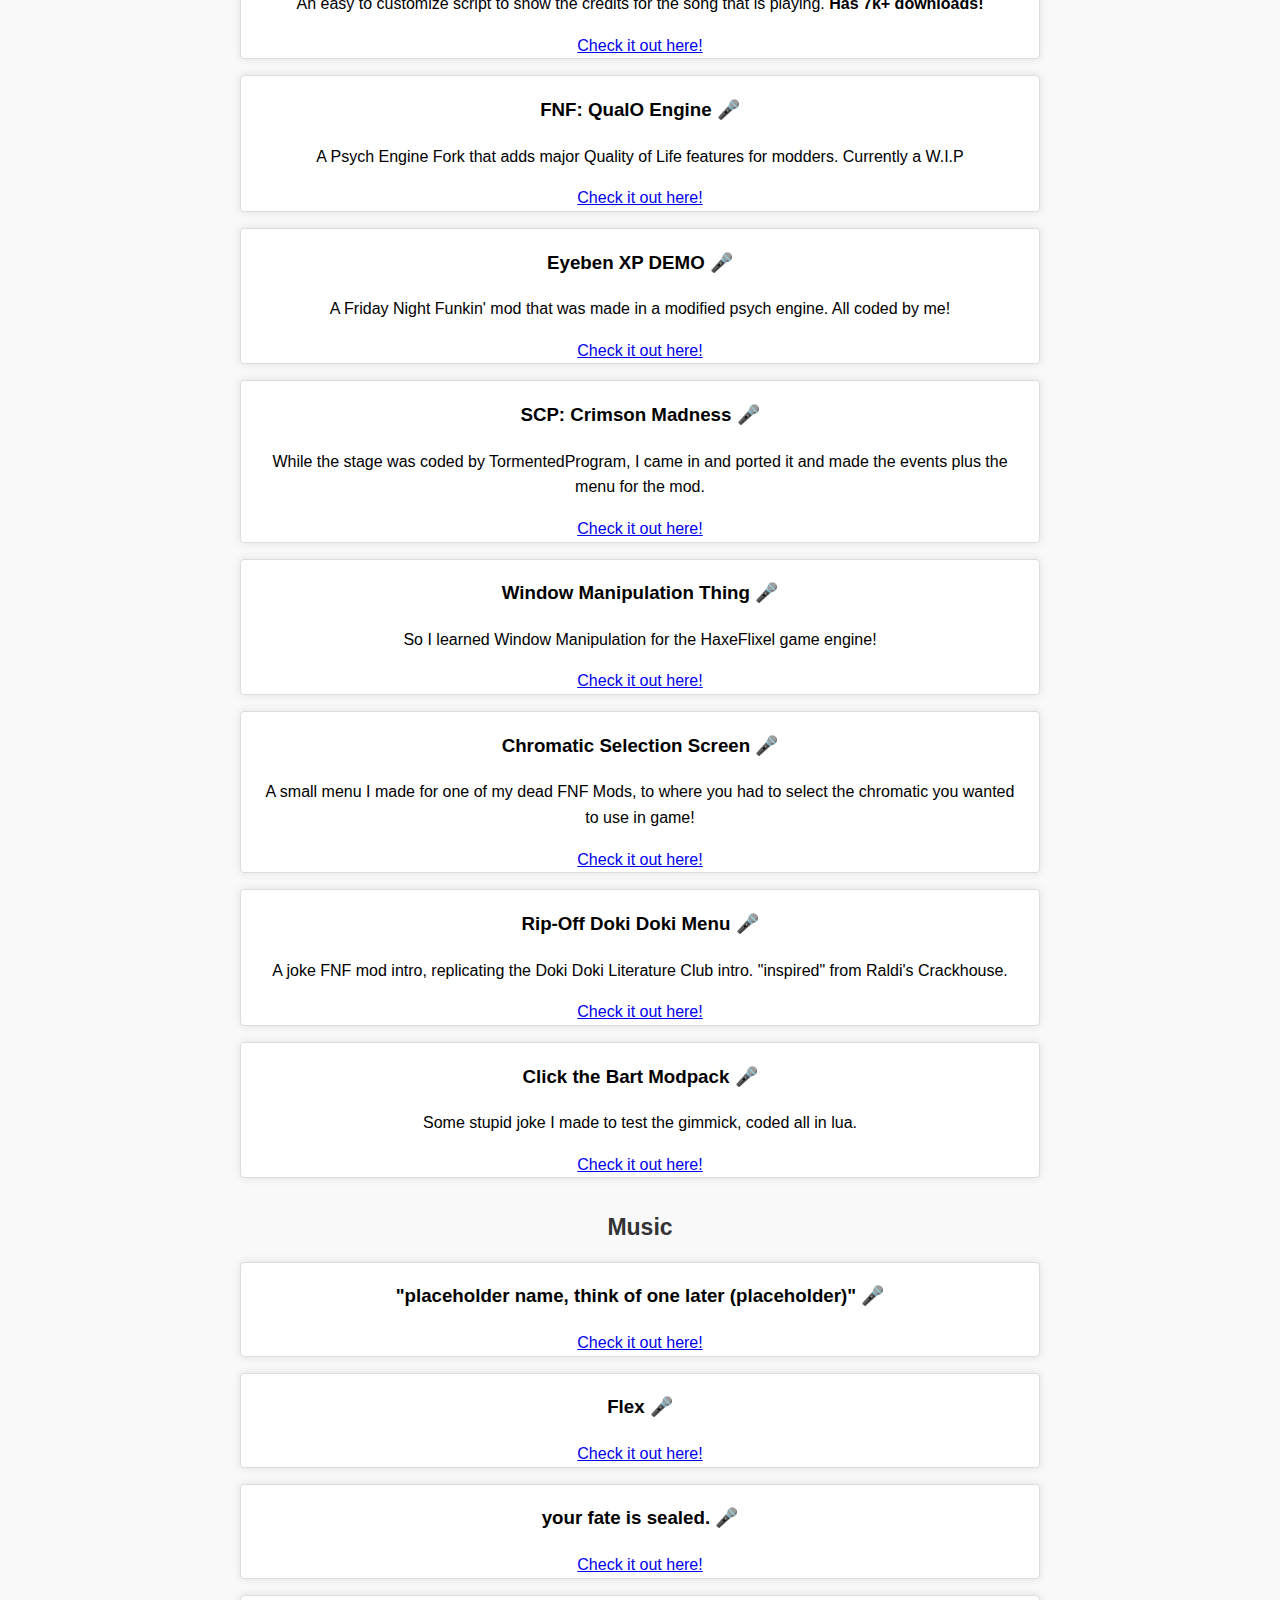
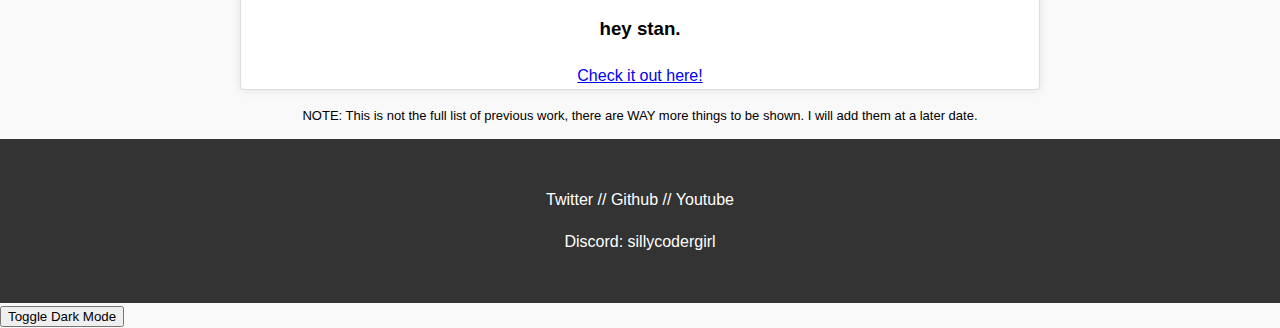
==== commit 091460a8: "DARK MODE - HTML" ====
--- a/index.html
+++ b/index.html
@@ -1,5 +1,6 @@
 <!DOCTYPE html>
 <html lang="en">
+
 <head>
     <meta charset="UTF-8">
     <meta name="viewport" content="width=device-width, initial-scale=1.0">
@@ -19,44 +20,46 @@
             </div>
         </div>
     </header>
-    
+
     <section class='personal-stuff'>
-    <h2> About Alice </h2>
-      <ul>
-        <li> Age: 16 </li>
-        <li> Pronouns: She/Her/Hers & It/Its </li>
-        <li> Programming Languages: Lua, Haxe, JavaScript*, HTML & CSS*, Python*</li>
-        <li> Programs for: Friday Night Funkin' & ROBLOX</li>
-      </ul>
-       <p style='text-align:center; font-size:13px'><i>* Certified in given language.</i></p>
+        <h2> About Alice </h2>
+        <ul>
+            <li> Age: 16 </li>
+            <li> Pronouns: She/Her/Hers & It/Its </li>
+            <li> Programming Languages: Lua, Haxe, JavaScript*, HTML & CSS*, Python*</li>
+            <li> Programs for: Friday Night Funkin' & ROBLOX</li>
+        </ul>
+        <p style='text-align:center; font-size:13px'><i>* Certified in given language.</i></p>
     </section>
-    
+
     <hr>
-    
+
     <section class='current-work'>
         <h2>Current Work</h2>
-        <p style='text-align:center; font-size:13px'><i>This list will not be a complete list. Only a few hand picked mods.</i></p>
-        <p style='text-align:center; font-size:15px'><b>I will not work on your project if you ask, unless you're a close friend. Don't even try.</b></p>
+        <p style='text-align:center; font-size:13px'><i>This list will not be a complete list. Only a few hand picked
+                mods.</i></p>
+        <p style='text-align:center; font-size:15px'><b>I will not work on your project if you ask, unless you're a
+                close friend. Don't even try.</b></p>
 
         <div class="work-item">
             <h3>Eyeben XP V1</h3>
             <p>Directed by: <a href='https://x.com/IBNVintage'>Eyeben</a></p>
             <p>Hired as: <b>Programmer & Musician(ish)</b></p>
         </div>
-        
+
         <div class="work-item">
             <h3>FNF: Yellow</h3>
             <p>Directed by: <a href='https://x.com/byzafyre'>Byzafyre</a></p>
             <p>Hired as: <b>Programmer</b></p>
         </div>
-        
+
         <div class="work-item">
             <h3>Colorless Crime</h3>
             <p>Directed by: <a href='https://www.youtube.com/@trustieregg'>Trustier Egg</a></p>
             <p>Hired as: <b>Programmer</b></p>
         </div>
     </section>
-    
+
     <hr>
 
     <section class="previous-work">
@@ -64,7 +67,8 @@
         <h4>Programming</h4>
         <div class="work-item">
             <h3>FNF Song Credit .lua Script 🎤</h3>
-            <p>An easy to customize script to show the credits for the song that is playing. <b>Has 7k+ downloads!</b></p>
+            <p>An easy to customize script to show the credits for the song that is playing. <b>Has 7k+ downloads!</b>
+            </p>
             <a href='https://gamebanana.com/tools/11519'>Check it out here!</a>
         </div>
         <div class="work-item">
@@ -79,31 +83,37 @@
         </div>
         <div class="work-item">
             <h3>SCP: Crimson Madness 🎤</h3>
-            <p>While the stage was coded by TormentedProgram, I came in and ported it and made the events plus the menu for the mod.</p>
+            <p>While the stage was coded by TormentedProgram, I came in and ported it and made the events plus the menu
+                for the mod.</p>
             <a href='https://www.youtube.com/watch?v=CjWLFMzJGsg'>Check it out here!</a>
         </div>
         <div class="work-item">
             <h3>Window Manipulation Thing 🎤</h3>
             <p>So I learned Window Manipulation for the HaxeFlixel game engine!</p>
-            <a href='https://fxtwitter.com/SillyCoderGirl/status/1765538993154695278?t=E5FdTvGX7hBEqQw2d9nt1A&s=19'>Check it out here!</a>
+            <a href='https://fxtwitter.com/SillyCoderGirl/status/1765538993154695278?t=E5FdTvGX7hBEqQw2d9nt1A&s=19'>Check
+                it out here!</a>
         </div>
         <div class="work-item">
             <h3>Chromatic Selection Screen 🎤</h3>
-            <p>A small menu I made for one of my dead FNF Mods, to where you had to select the chromatic you wanted to use in game!</p>
-            <a href='https://fxtwitter.com/SillyCoderGirl/status/1746758151871840719?t=E5FdTvGX7hBEqQw2d9nt1A&s=19'>Check it out here!</a>
+            <p>A small menu I made for one of my dead FNF Mods, to where you had to select the chromatic you wanted to
+                use in game!</p>
+            <a href='https://fxtwitter.com/SillyCoderGirl/status/1746758151871840719?t=E5FdTvGX7hBEqQw2d9nt1A&s=19'>Check
+                it out here!</a>
         </div>
         <div class="work-item">
             <h3>Rip-Off Doki Doki Menu 🎤</h3>
-            <p>A joke FNF mod intro, replicating the Doki Doki Literature Club intro. "inspired" from Raldi's Crackhouse.</p>
-            <a href='https://fxtwitter.com/SillyCoderGirl/status/1741196338295894145?t=E5FdTvGX7hBEqQw2d9nt1A&s=19'>Check it out here!</a>
+            <p>A joke FNF mod intro, replicating the Doki Doki Literature Club intro. "inspired" from Raldi's
+                Crackhouse.</p>
+            <a href='https://fxtwitter.com/SillyCoderGirl/status/1741196338295894145?t=E5FdTvGX7hBEqQw2d9nt1A&s=19'>Check
+                it out here!</a>
         </div>
         <div class="work-item">
             <h3>Click the Bart Modpack 🎤</h3>
             <p>Some stupid joke I made to test the gimmick, coded all in lua.</p>
             <a href='https://x.com/THEREALTIMELIME/status/1800625768013394147'>Check it out here!</a>
         </div>
-        
-        
+
+
         <h4>Music</h4>
         <div class="work-item">
             <h3>"placeholder name, think of one later (placeholder)" 🎤</h3>
@@ -121,19 +131,34 @@
             <h3>hey stan.</h3>
             <a href='https://www.youtube.com/watch?v=eWwuMmBZprE'>Check it out here!</a>
         </div>
-        
-        <p style='text-align:center; font-size:13px'> NOTE: This is not the full list of previous work, there are WAY more things to be shown. I will add them at a later date. </p>
+
+        <p style='text-align:center; font-size:13px'> NOTE: This is not the full list of previous work, there are WAY
+            more things to be shown. I will add them at a later date. </p>
     </section>
 
     <footer>
         <ul class="social-media">
             <li><a href="https://www.twitter.com/sillycodergirl" target="_blank">Twitter</a></li>
-            <li>  //  </li>
+            <li> // </li>
             <li><a href="https://github.com/sillycodergirl" target="_blank">Github</a></li>
-            <li>  //  </li>
+            <li> // </li>
             <li><a href="https://www.youtube.com/@sillycodergirl" target="_blank">Youtube</a></li>
-            <li><p>Discord: sillycodergirl</p></li>
+            <li>
+                <p>Discord: sillycodergirl</p>
+            </li>
         </ul>
     </footer>
+
+    <div class="fixed">
+        <button id="dark-mode-toggle">Toggle Dark Mode</button>
+    </div>
+
+    <script>
+        const toggleButton = document.getElementById('dark-mode-toggle');
+        toggleButton.addEventListener('click', function () {
+            document.body.classList.toggle('dark-mode');
+        });
+    </script>
 </body>
+
 </html>
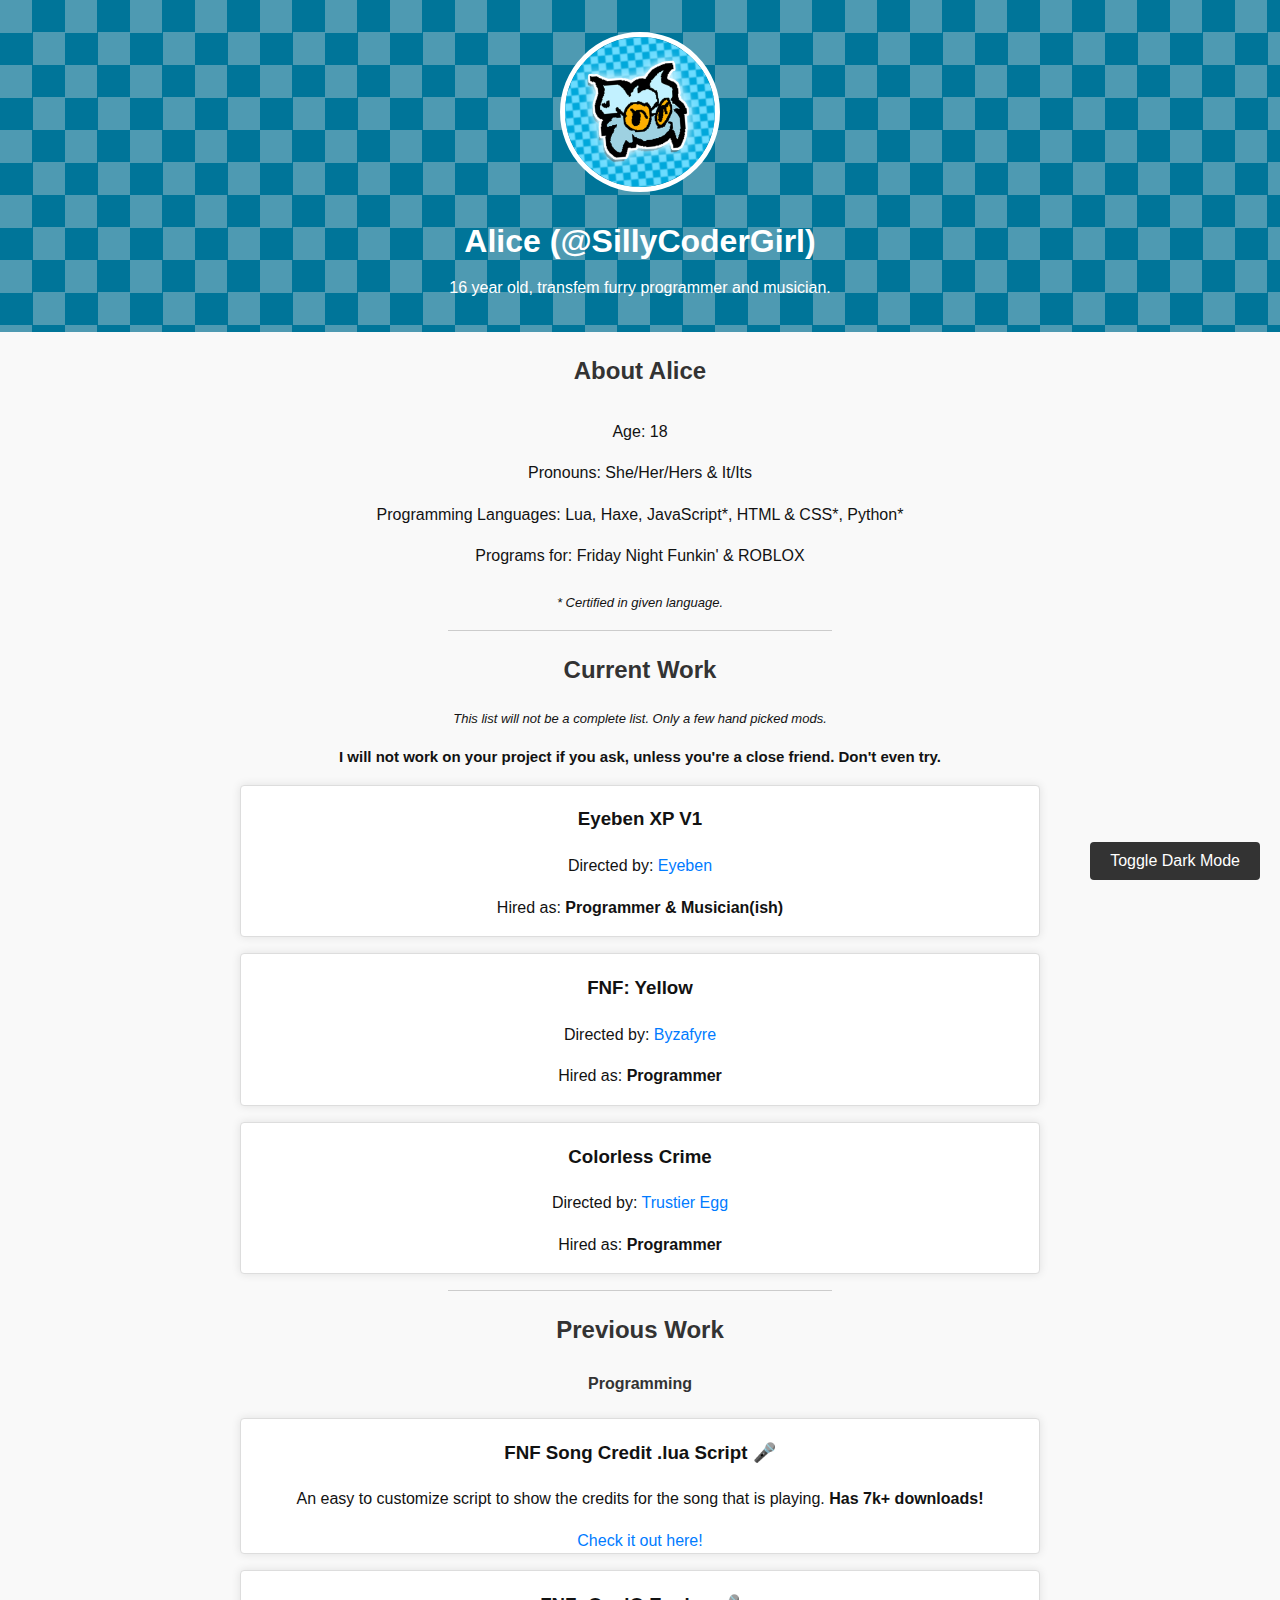
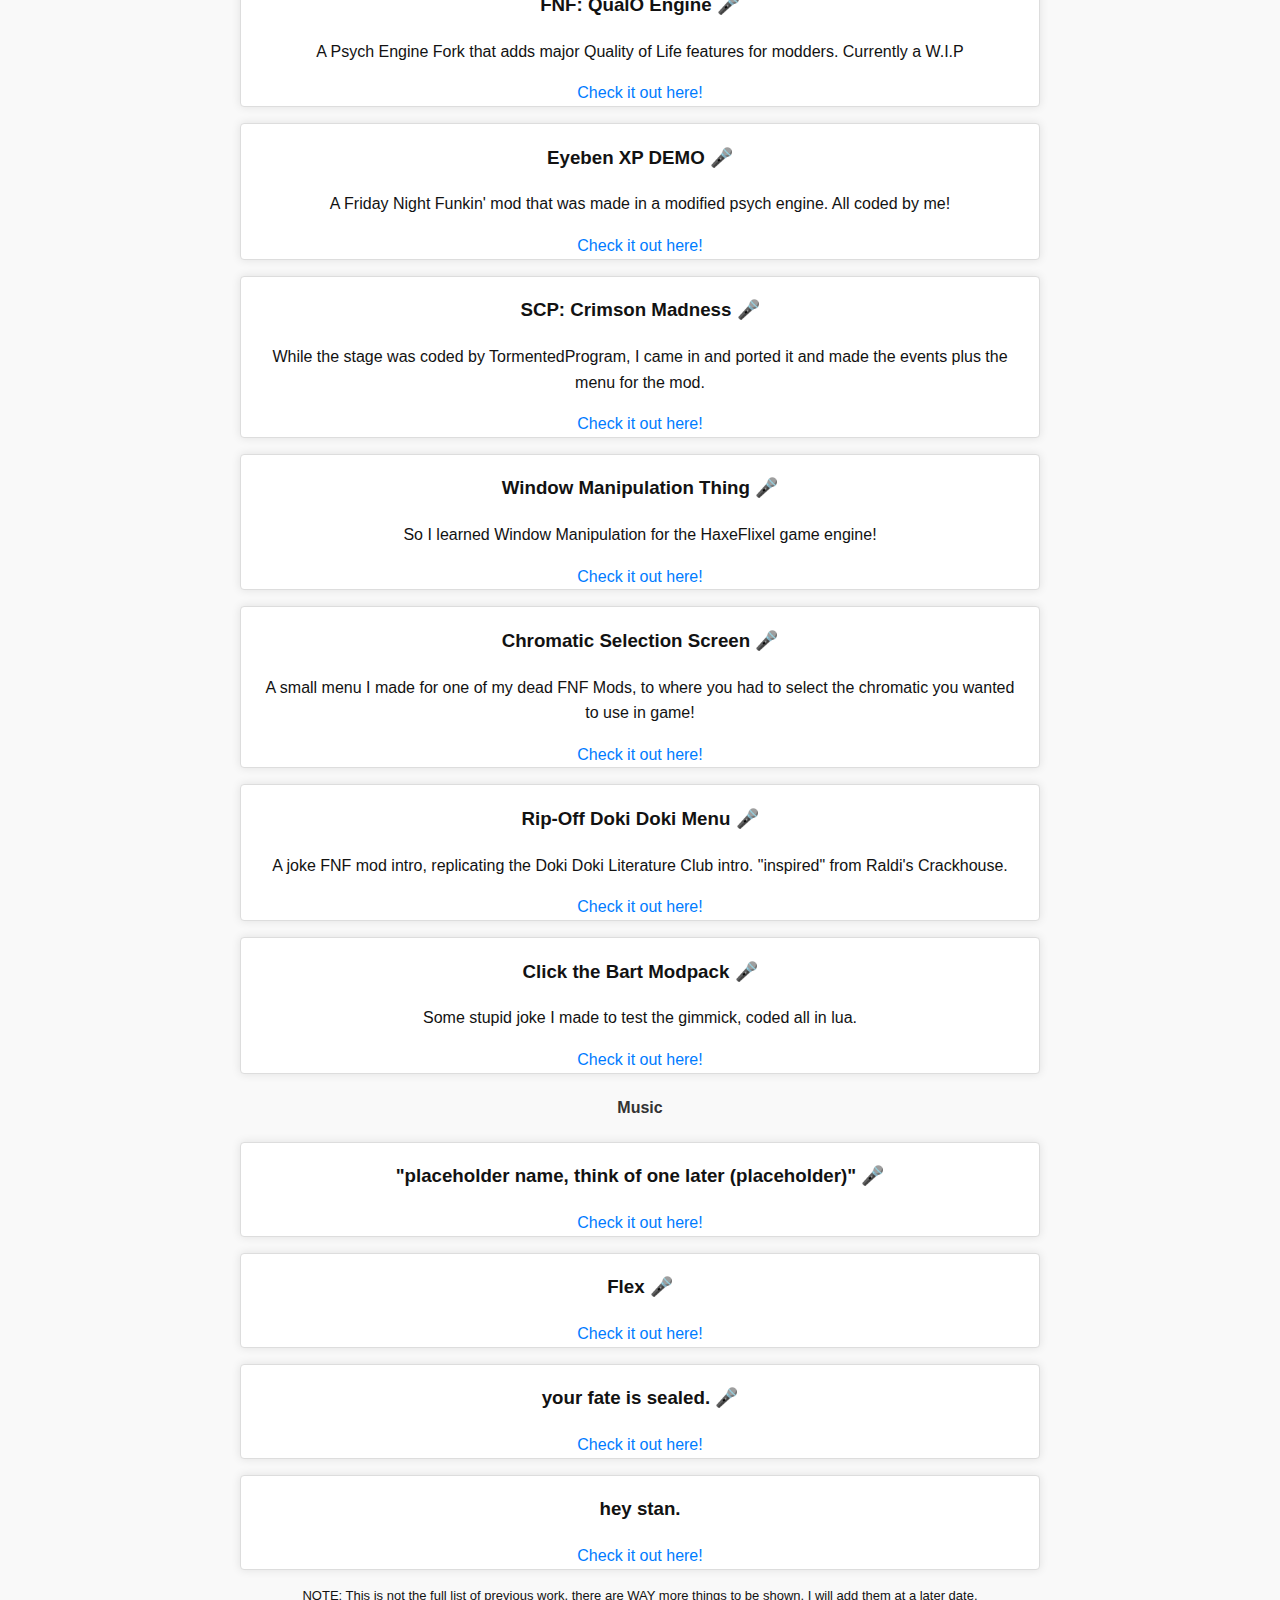
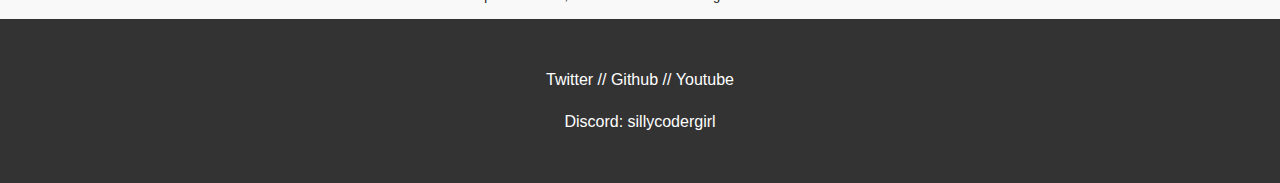
==== commit 623bbb43: "automatic age" ====
--- a/index.html
+++ b/index.html
@@ -24,7 +24,7 @@
     <section class='personal-stuff'>
         <h2> About Alice </h2>
         <ul>
-            <li> Age: 16 </li>
+            <li id="age">Age:</li>
             <li> Pronouns: She/Her/Hers & It/Its </li>
             <li> Programming Languages: Lua, Haxe, JavaScript*, HTML & CSS*, Python*</li>
             <li> Programs for: Friday Night Funkin' & ROBLOX</li>
@@ -154,10 +154,31 @@
     </div>
 
     <script>
+        // Dark Mode
         const toggleButton = document.getElementById('dark-mode-toggle');
         toggleButton.addEventListener('click', function () {
             document.body.classList.toggle('dark-mode');
         });
+
+        // Age Calculator (im lazy)
+
+        function calcAge() {
+            const today = new Date();
+            const birthday = new Date('2008-05-29');
+            let age = today.getFullYear() - birthday.getFullYear();
+            const monthDiff = today.getMonth() - birthday.getMonth();
+
+            if (monthDiff < 0 || (monthDiff === 0 && today.getDate() < birthday.getDate())) {
+                age--;
+            }
+
+            return age;
+        }
+
+        const ageList = document.getElementById('age');
+        ageList.textContent = 'Age: ' + calcAge();
+
+        console.log('hewwo :3');
     </script>
 </body>
 
--- a/styles.css
+++ b/styles.css
@@ -8,6 +8,13 @@
     margin: 0;
     padding: 0;
     background-color: #f9f9f9;
+    color: #121212;
+    transition: background-color 0.3s, color, 0.3s;
+}
+
+body.dark-mode {
+    background-color: #121212;
+    color: #f9f9f9;
 }
 
 header {
@@ -15,21 +22,27 @@
     color: #fff;
     padding: 2rem 0;
     text-align: center;
-    background: conic-gradient(
-      #00a8db 90deg,
-      #70ddff 90deg 180deg,
-      #00a8db 180deg 270deg,
-      #70ddff 270deg
-    );
-                
+    background: conic-gradient(#00a8db 90deg,
+            #70ddff 90deg 180deg,
+            #00a8db 180deg 270deg,
+            #70ddff 270deg);
+
     background-size: 65px 65px;
     animation: moveCheckerboard 5s linear infinite;
+}
+
+header.dark-mode {
+    background: conic-gradient(#444 90deg,
+            #666 90deg 180deg,
+            #444 180deg 270deg,
+            #666 270deg);
 }
 
 @keyframes moveCheckerboard {
     0% {
         background-position: 0 0;
     }
+
     100% {
         background-position: -65px -65px;
     }
@@ -76,24 +89,23 @@
 }
 
 hr {
-  width: 30%;
-  border: none;
-  border-top: 1px solid #ccc; 
-  margin: 1rem auto;
-}
-
-h2 {
+    width: 30%;
+    border: none;
+    border-top: 1px solid #ccc;
+    margin: 1rem auto;
+}
+
+h2,
+h4 {
     text-align: center;
     color: #333;
-    /*margin-bottom: 1rem;*/
-    font-size: 34px
-}
-
-h4 {
-    text-align: center;
-    color: #333;
-    margin-bottom: 1rem;
-    font-size: 23px
+    transition: color 0.3s;
+}
+
+body.dark-mode h2,
+body.dark-mode h4 {
+    color: #ccc;
+    /* Color when dark mode is on */
 }
 
 .personal-stuff ul {
@@ -162,3 +174,50 @@
 footer a:hover {
     text-decoration: underline;
 }
+
+div.fixed {
+    position: fixed;
+    bottom: 20px;
+    right: 20px;
+    z-index: 1000;
+}
+
+#dark-mode-toggle {
+    background-color: #333;
+    color: #fff;
+    border: none;
+    padding: 10px 20px;
+    border-radius: 4px;
+    cursor: pointer;
+    font-size: 16px;
+}
+
+#dark-mode-toggle:hover {
+    background-color: #555;
+}
+
+body.dark-mode #dark-mode-toggle {
+    background-color: #f9f9f9;
+    color: #333;
+}
+
+body.dark-mode .work-item {
+    background: #333;
+    color: #f9f9f9;
+    border-color: #444;
+    transform: background 0.5s, color 0.5s;
+}
+
+.work-item a {
+    color: #007bff;
+    text-decoration: none;
+    transition: color 0.3s;
+}
+
+body.dark-mode .work-item a {
+    color: #66b2ff;
+}
+
+body.dark-mode .work-item a:hover {
+    color: #99ccff;
+}
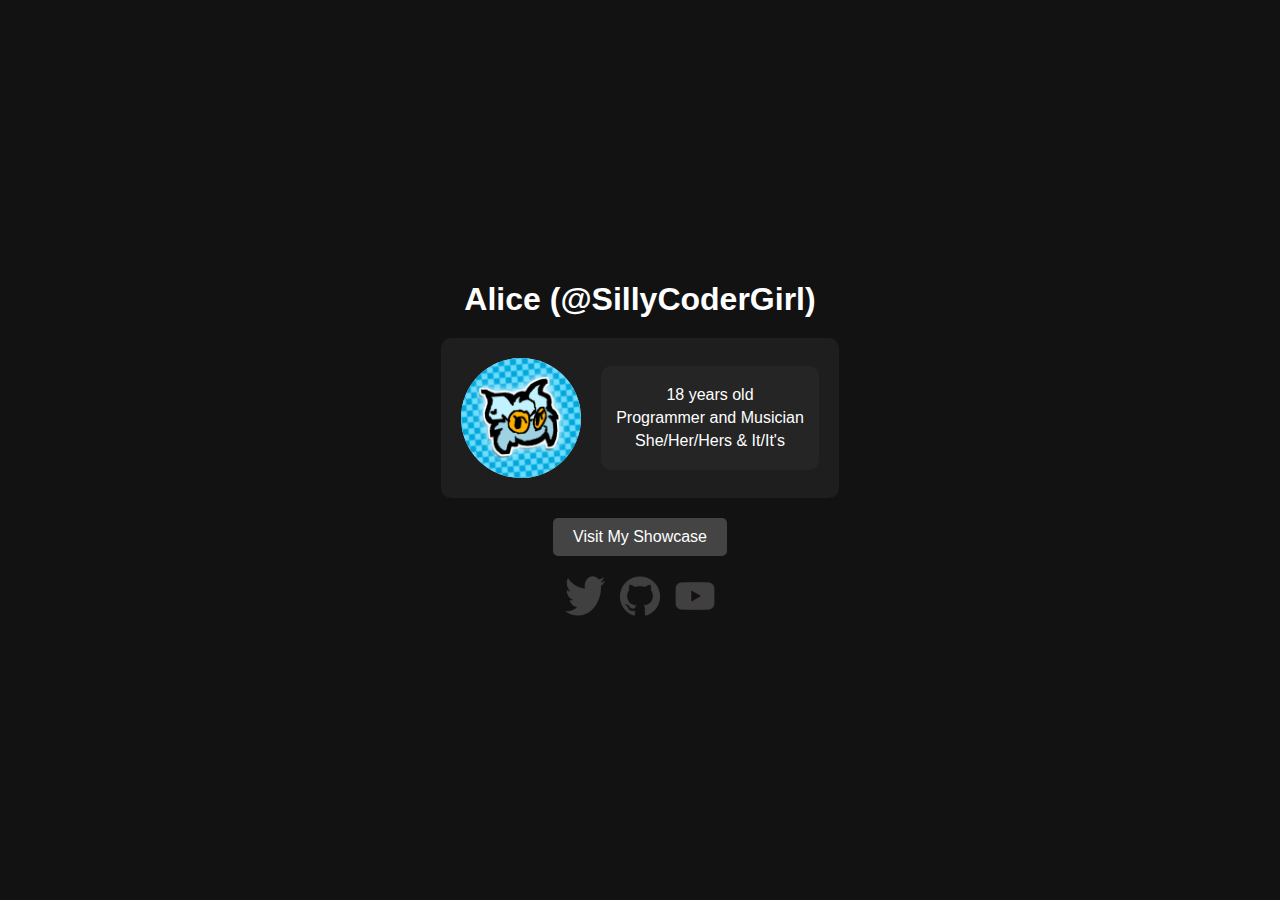
==== commit 10590f96: "new site hopefull this works" ====
--- a/index.html
+++ b/index.html
@@ -4,182 +4,131 @@
 <head>
     <meta charset="UTF-8">
     <meta name="viewport" content="width=device-width, initial-scale=1.0">
-    <title>Alice's Site!</title>
-    <link rel="stylesheet" href="styles.css">
+    <title>Alice (@SillyCoderGirl)</title>
+    <style>
+        * {
+            margin: 0;
+            padding: 0;
+            box-sizing: border-box;
+        }
+
+        body {
+            display: flex;
+            flex-direction: column;
+            justify-content: center;
+            align-items: center;
+            height: 100vh;
+            background-color: #121212;
+            color: #fff;
+            font-family: Arial, sans-serif;
+            text-align: center;
+        }
+
+        h1 {
+            margin-bottom: 20px;
+        }
+
+        .container {
+            display: flex;
+            align-items: center;
+            background: #1e1e1e;
+            padding: 20px;
+            border-radius: 10px;
+        }
+
+        .profile-pic {
+            width: 120px;
+            height: 120px;
+            border-radius: 50%;
+            background: #ccc;
+            margin-right: 20px;
+        }
+
+        .profile-pic img {
+            width: 100%;
+            height: 100%;
+            border-radius: 50%;
+            object-fit: cover;
+        }
+
+        .info-box {
+            background: #252525;
+            padding: 15px;
+            border-radius: 10px;
+        }
+
+        .info-box ul {
+            list-style: none;
+            padding: 0;
+            margin: 0;
+        }
+
+        .info-box ul li {
+            margin: 5px 0;
+        }
+
+        .socials {
+            display: flex;
+            gap: 15px;
+            margin-top: 20px;
+        }
+
+        .socials img {
+            width: 40px;
+            height: 40px;
+        }
+
+        .showcase-button {
+            margin-top: 20px;
+            padding: 10px 20px;
+            background-color: #444;
+            color: white;
+            border: none;
+            border-radius: 5px;
+            cursor: pointer;
+            font-size: 16px;
+        }
+
+        .showcase-button:hover {
+            background-color: #666;
+        }
+    </style>
 </head>
 
 <body>
-    <header>
-        <div class="container">
-            <div class="profile-pic">
-                <img src="pfp.png" alt="Profile Picture">
-            </div>
-            <div class="name-bio">
-                <h1>Alice (@SillyCoderGirl)</h1>
-                <p>16 year old, transfem furry programmer and musician.</p>
-            </div>
+    <h1>Alice (@SillyCoderGirl)</h1>
+    <div class="container">
+        <div class="profile-pic">
+            <img src="pfp.png">
         </div>
-    </header>
-
-    <section class='personal-stuff'>
-        <h2> About Alice </h2>
-        <ul>
-            <li id="age">Age:</li>
-            <li> Pronouns: She/Her/Hers & It/Its </li>
-            <li> Programming Languages: Lua, Haxe, JavaScript*, HTML & CSS*, Python*</li>
-            <li> Programs for: Friday Night Funkin' & ROBLOX</li>
-        </ul>
-        <p style='text-align:center; font-size:13px'><i>* Certified in given language.</i></p>
-    </section>
-
-    <hr>
-
-    <section class='current-work'>
-        <h2>Current Work</h2>
-        <p style='text-align:center; font-size:13px'><i>This list will not be a complete list. Only a few hand picked
-                mods.</i></p>
-        <p style='text-align:center; font-size:15px'><b>I will not work on your project if you ask, unless you're a
-                close friend. Don't even try.</b></p>
-
-        <div class="work-item">
-            <h3>Eyeben XP V1</h3>
-            <p>Directed by: <a href='https://x.com/IBNVintage'>Eyeben</a></p>
-            <p>Hired as: <b>Programmer & Musician(ish)</b></p>
+        <div class="info-box">
+            <ul>
+                <li id="age">16 years old</li>
+                <li>Programmer and Musician</li>
+                <li>She/Her/Hers & It/It's</li>
+            </ul>
         </div>
-
-        <div class="work-item">
-            <h3>FNF: Yellow</h3>
-            <p>Directed by: <a href='https://x.com/byzafyre'>Byzafyre</a></p>
-            <p>Hired as: <b>Programmer</b></p>
-        </div>
-
-        <div class="work-item">
-            <h3>Colorless Crime</h3>
-            <p>Directed by: <a href='https://www.youtube.com/@trustieregg'>Trustier Egg</a></p>
-            <p>Hired as: <b>Programmer</b></p>
-        </div>
-    </section>
-
-    <hr>
-
-    <section class="previous-work">
-        <h2>Previous Work</h2>
-        <h4>Programming</h4>
-        <div class="work-item">
-            <h3>FNF Song Credit .lua Script 🎤</h3>
-            <p>An easy to customize script to show the credits for the song that is playing. <b>Has 7k+ downloads!</b>
-            </p>
-            <a href='https://gamebanana.com/tools/11519'>Check it out here!</a>
-        </div>
-        <div class="work-item">
-            <h3>FNF: QualO Engine 🎤</h3>
-            <p>A Psych Engine Fork that adds major Quality of Life features for modders. Currently a W.I.P</p>
-            <a href='https://github.com/sillycodergirl/fnf-qualo-engine'>Check it out here!</a>
-        </div>
-        <div class="work-item">
-            <h3>Eyeben XP DEMO 🎤</h3>
-            <p>A Friday Night Funkin' mod that was made in a modified psych engine. All coded by me!</p>
-            <a href='https://youtube.com/watch?v=EIXora07NTI'>Check it out here!</a>
-        </div>
-        <div class="work-item">
-            <h3>SCP: Crimson Madness 🎤</h3>
-            <p>While the stage was coded by TormentedProgram, I came in and ported it and made the events plus the menu
-                for the mod.</p>
-            <a href='https://www.youtube.com/watch?v=CjWLFMzJGsg'>Check it out here!</a>
-        </div>
-        <div class="work-item">
-            <h3>Window Manipulation Thing 🎤</h3>
-            <p>So I learned Window Manipulation for the HaxeFlixel game engine!</p>
-            <a href='https://fxtwitter.com/SillyCoderGirl/status/1765538993154695278?t=E5FdTvGX7hBEqQw2d9nt1A&s=19'>Check
-                it out here!</a>
-        </div>
-        <div class="work-item">
-            <h3>Chromatic Selection Screen 🎤</h3>
-            <p>A small menu I made for one of my dead FNF Mods, to where you had to select the chromatic you wanted to
-                use in game!</p>
-            <a href='https://fxtwitter.com/SillyCoderGirl/status/1746758151871840719?t=E5FdTvGX7hBEqQw2d9nt1A&s=19'>Check
-                it out here!</a>
-        </div>
-        <div class="work-item">
-            <h3>Rip-Off Doki Doki Menu 🎤</h3>
-            <p>A joke FNF mod intro, replicating the Doki Doki Literature Club intro. "inspired" from Raldi's
-                Crackhouse.</p>
-            <a href='https://fxtwitter.com/SillyCoderGirl/status/1741196338295894145?t=E5FdTvGX7hBEqQw2d9nt1A&s=19'>Check
-                it out here!</a>
-        </div>
-        <div class="work-item">
-            <h3>Click the Bart Modpack 🎤</h3>
-            <p>Some stupid joke I made to test the gimmick, coded all in lua.</p>
-            <a href='https://x.com/THEREALTIMELIME/status/1800625768013394147'>Check it out here!</a>
-        </div>
-
-
-        <h4>Music</h4>
-        <div class="work-item">
-            <h3>"placeholder name, think of one later (placeholder)" 🎤</h3>
-            <a href='https://www.youtube.com/watch?v=TGG-uVe564I'>Check it out here!</a>
-        </div>
-        <div class="work-item">
-            <h3>Flex 🎤</h3>
-            <a href='https://www.youtube.com/watch?v=OYhcvcBnRNU'>Check it out here!</a>
-        </div>
-        <div class="work-item">
-            <h3>your fate is sealed. 🎤</h3>
-            <a href='https://www.youtube.com/watch?v=I0e7VScEu9U'>Check it out here!</a>
-        </div>
-        <div class="work-item">
-            <h3>hey stan.</h3>
-            <a href='https://www.youtube.com/watch?v=eWwuMmBZprE'>Check it out here!</a>
-        </div>
-
-        <p style='text-align:center; font-size:13px'> NOTE: This is not the full list of previous work, there are WAY
-            more things to be shown. I will add them at a later date. </p>
-    </section>
-
-    <footer>
-        <ul class="social-media">
-            <li><a href="https://www.twitter.com/sillycodergirl" target="_blank">Twitter</a></li>
-            <li> // </li>
-            <li><a href="https://github.com/sillycodergirl" target="_blank">Github</a></li>
-            <li> // </li>
-            <li><a href="https://www.youtube.com/@sillycodergirl" target="_blank">Youtube</a></li>
-            <li>
-                <p>Discord: sillycodergirl</p>
-            </li>
-        </ul>
-    </footer>
-
-    <div class="fixed">
-        <button id="dark-mode-toggle">Toggle Dark Mode</button>
     </div>
-
+    <button class="showcase-button" onclick="window.location.href='https://sillycodergirl.com/showcase'">Visit My
+        Showcase</button>
+    <div class="socials">
+        <a href="https://twitter.com/sillycodergirl" target="_blank"><img src="twitter.png" alt="Twitter"></a>
+        <a href="https://github.com/sillycodergirl" target="_blank"><img src="github.png" alt="GitHub"></a>
+        <a href="https://youtube.com/@sillycodergirl" target="_blank"><img src="youtube.png" alt="YouTube"></a>
+    </div>
     <script>
-        // Dark Mode
-        const toggleButton = document.getElementById('dark-mode-toggle');
-        toggleButton.addEventListener('click', function () {
-            document.body.classList.toggle('dark-mode');
-        });
-
-        // Age Calculator (im lazy)
-
-        function calcAge() {
-            const today = new Date();
-            const birthday = new Date('2008-05-29');
-            let age = today.getFullYear() - birthday.getFullYear();
-            const monthDiff = today.getMonth() - birthday.getMonth();
-
-            if (monthDiff < 0 || (monthDiff === 0 && today.getDate() < birthday.getDate())) {
+        function calculateAge(birthDate) {
+            let today = new Date();
+            let birth = new Date(birthDate);
+            let age = today.getFullYear() - birth.getFullYear();
+            let monthDiff = today.getMonth() - birth.getMonth();
+            if (monthDiff < 0 || (monthDiff === 0 && today.getDate() < birth.getDate())) {
                 age--;
             }
-
             return age;
         }
-
-        const ageList = document.getElementById('age');
-        ageList.textContent = 'Age: ' + calcAge();
-
-        console.log('hewwo :3');
+        document.getElementById("age").textContent = calculateAge("2008-05-29") + " years old";
     </script>
 </body>
 
-</html>
+</html>